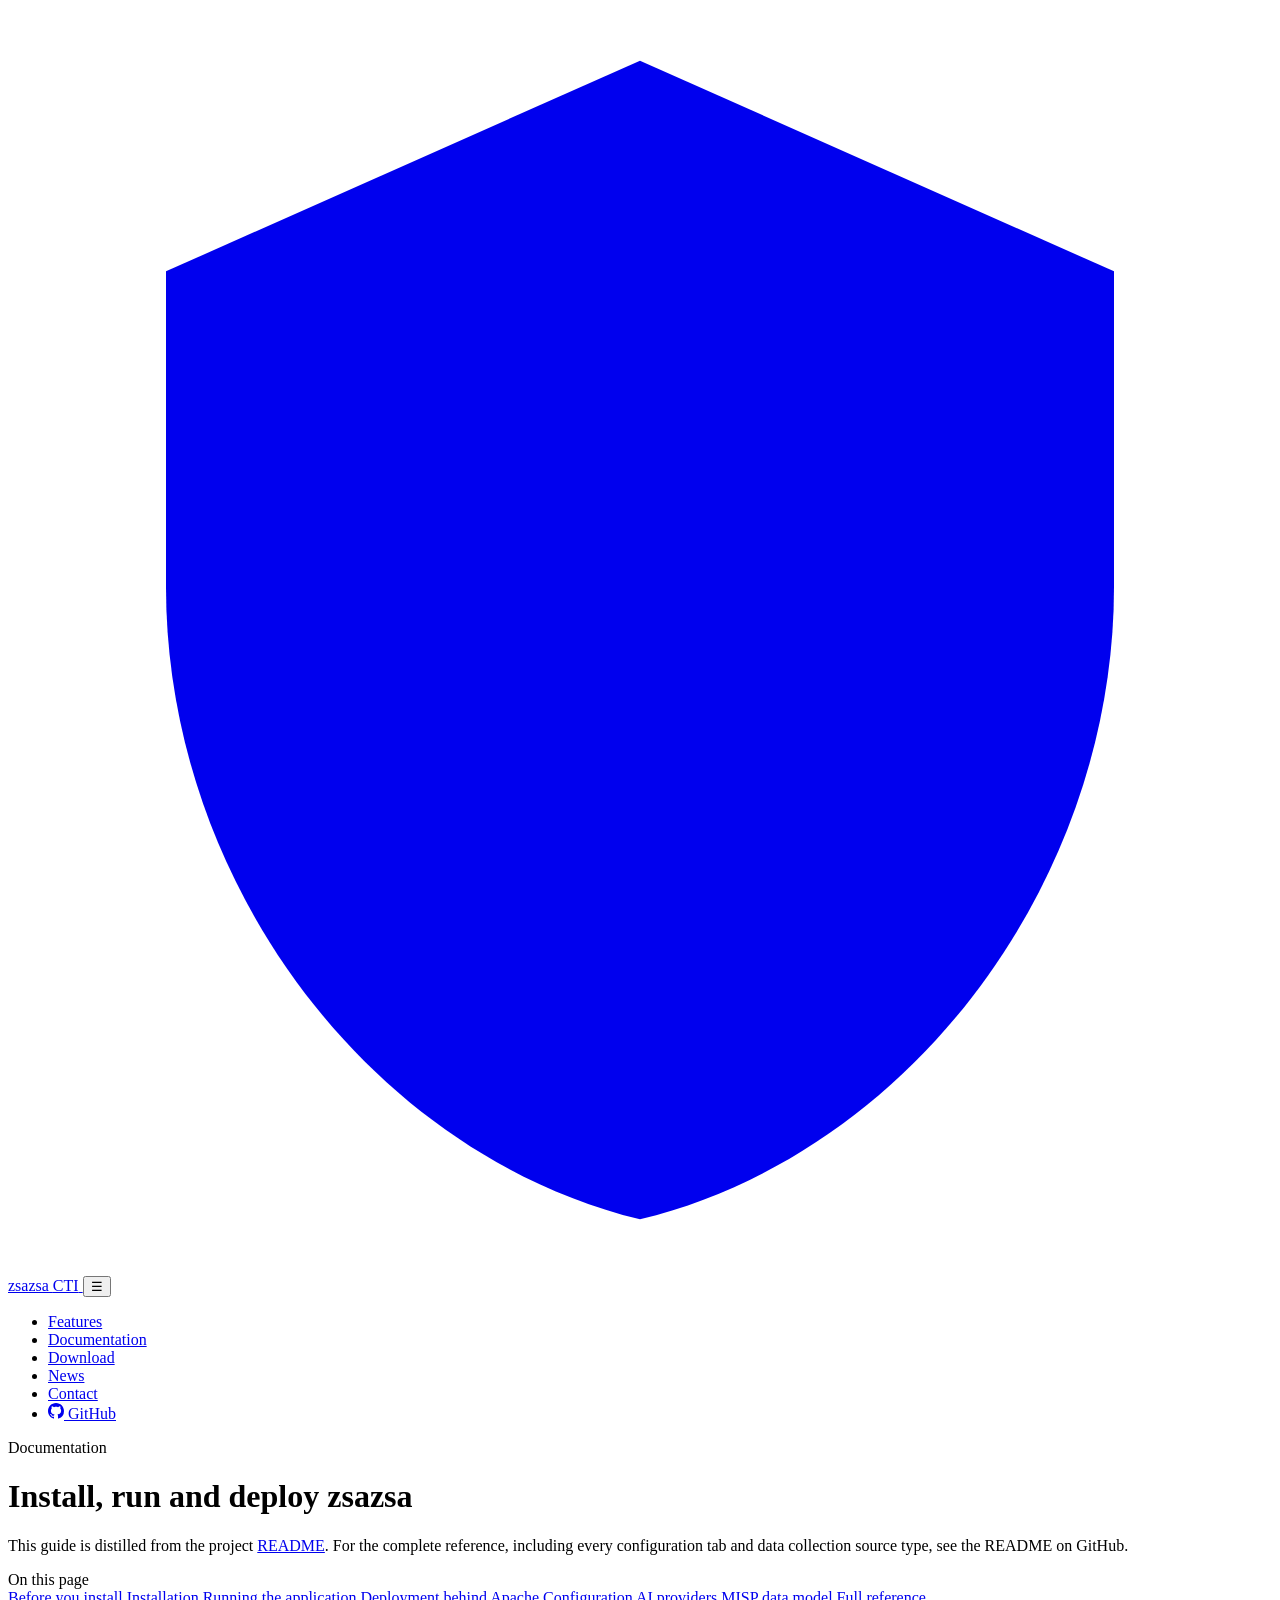
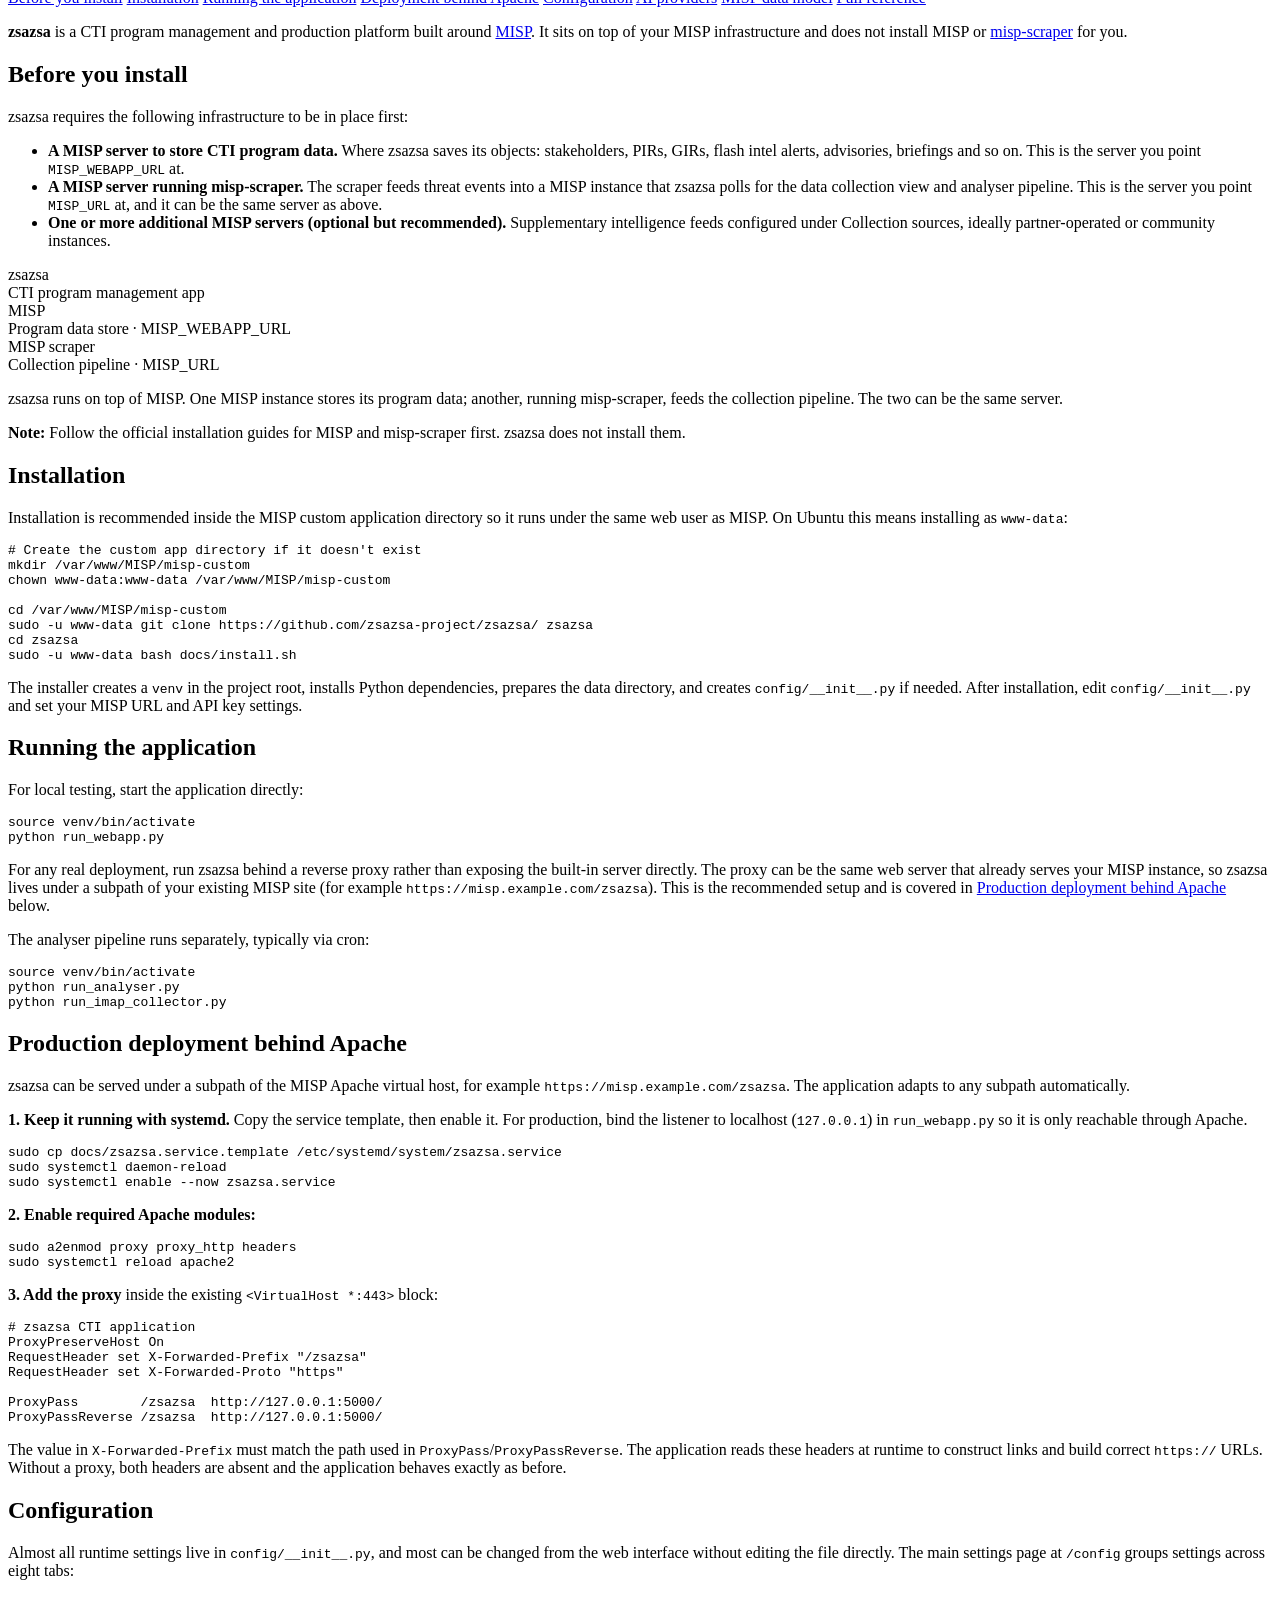
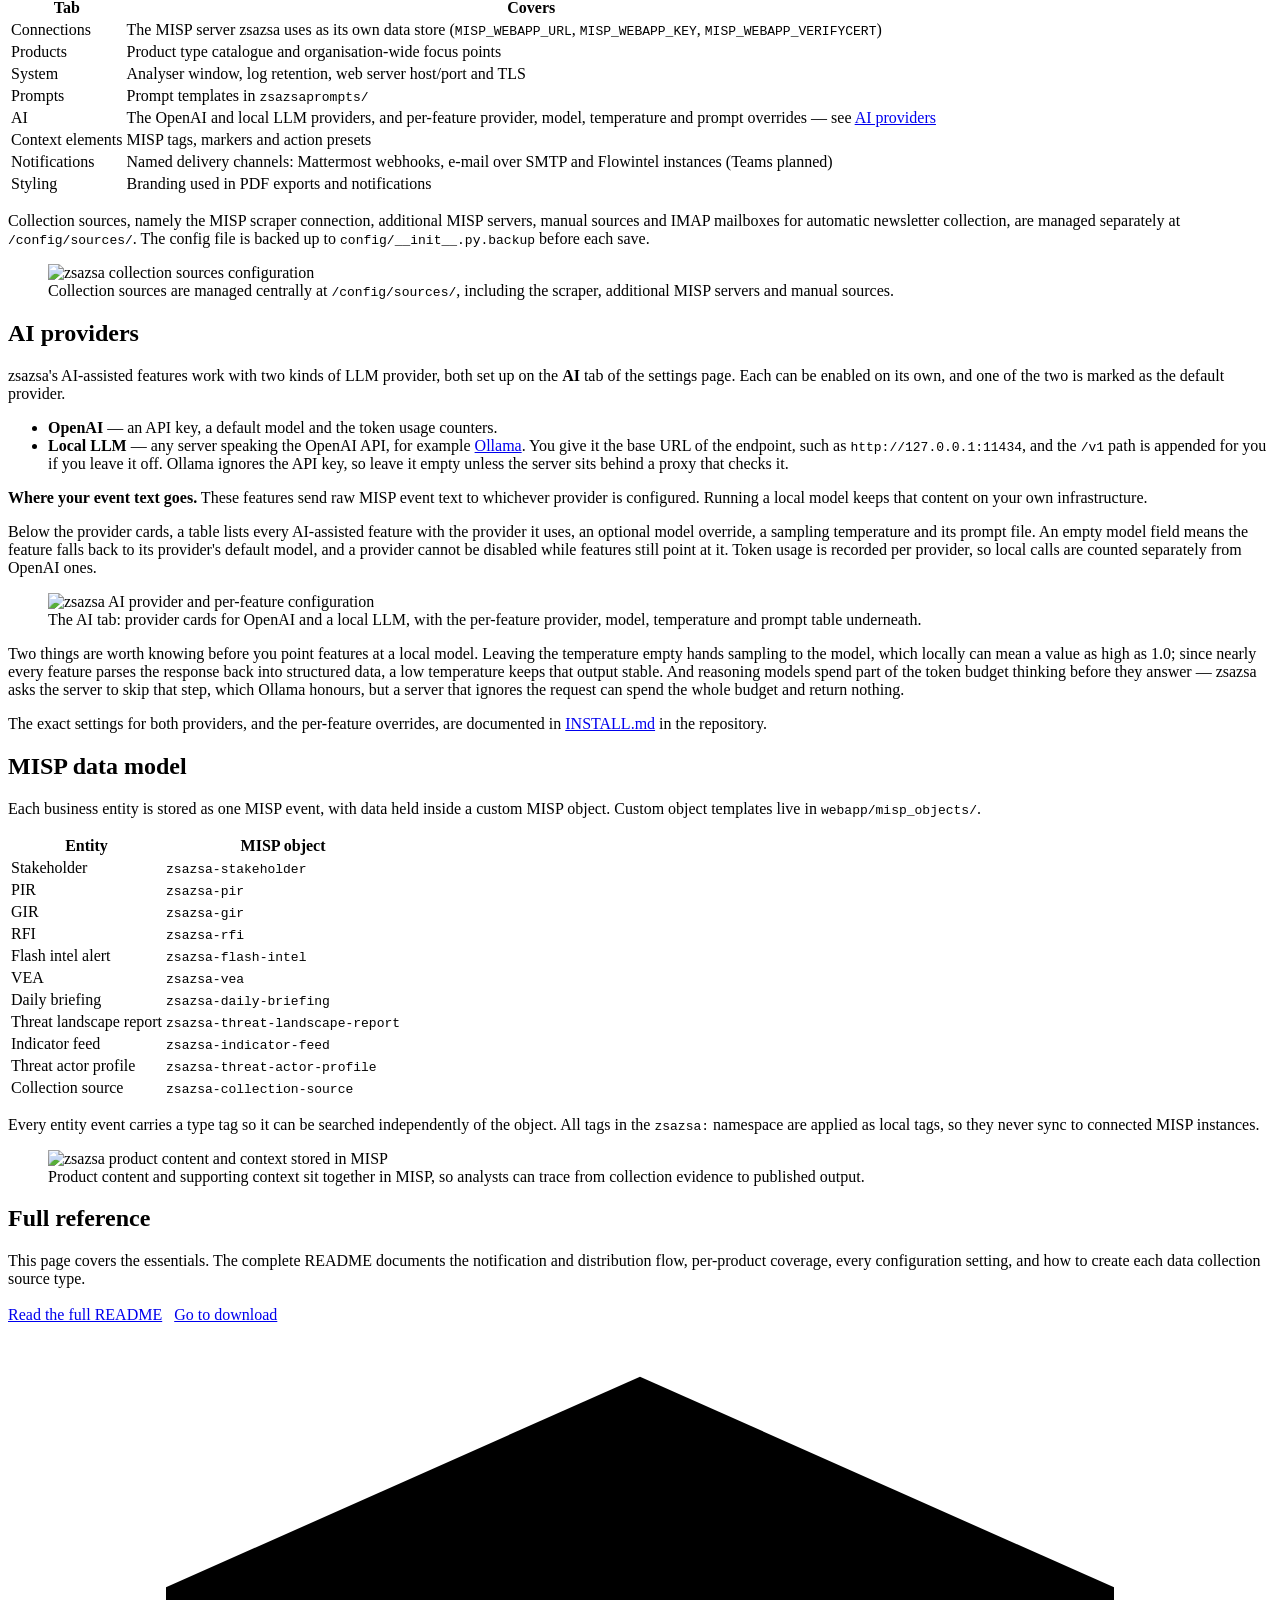
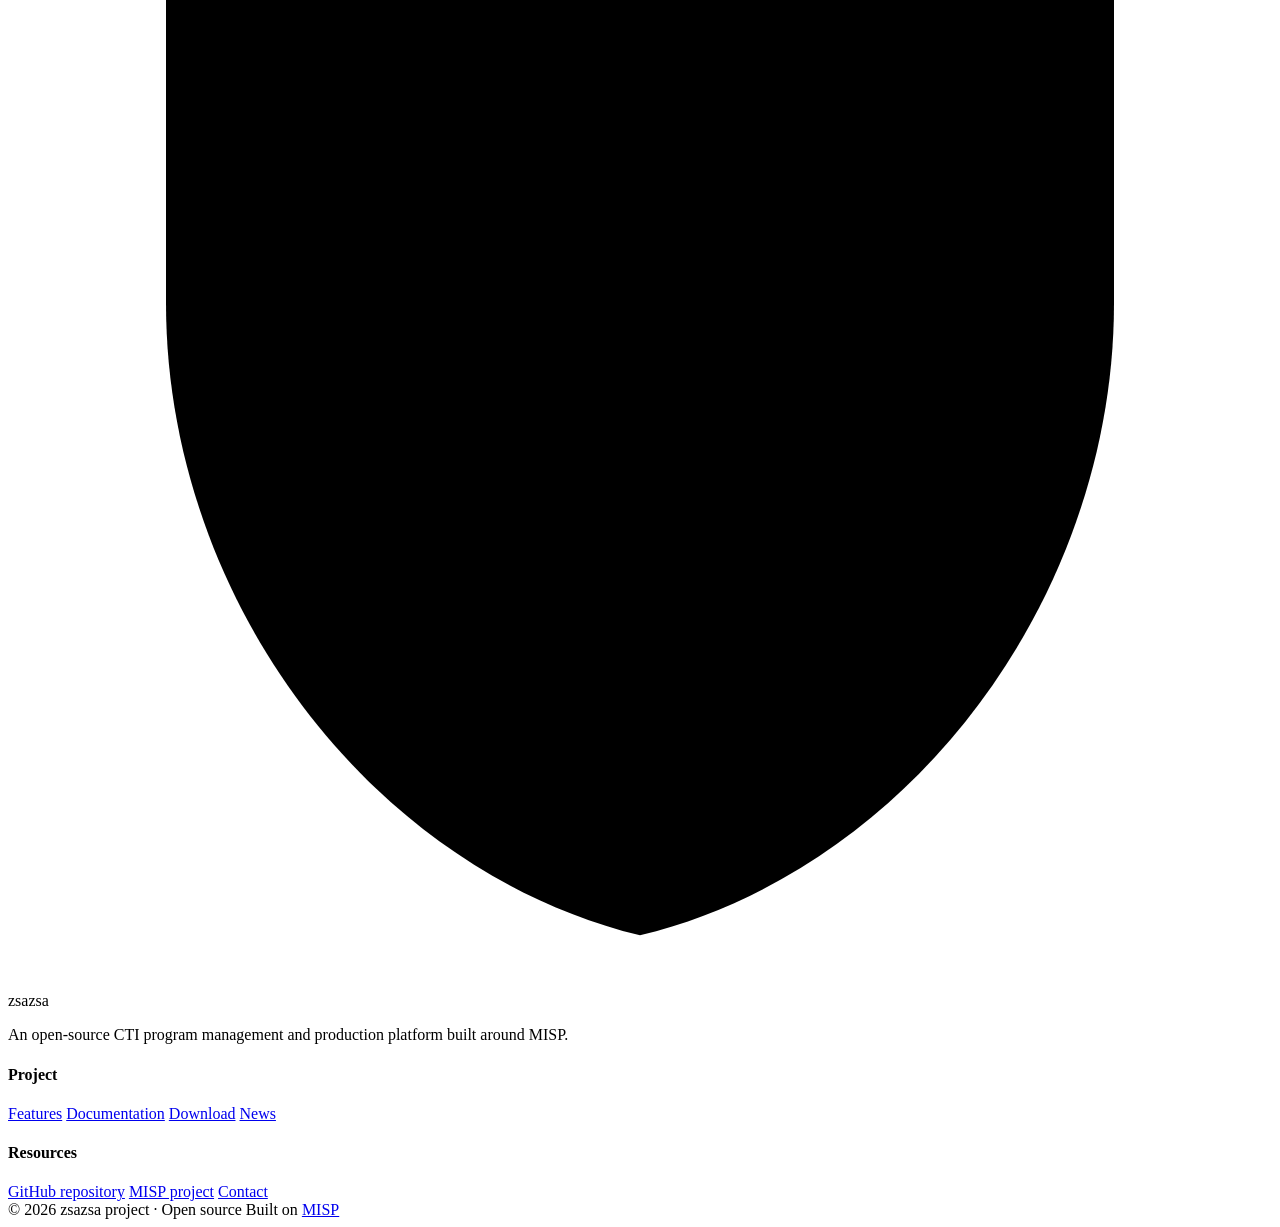
==== documentation.html @ 217c137e "- Include new features (localllm)" ====
<!DOCTYPE html>
<html lang="en">
<head>
  <meta charset="UTF-8">
  <meta name="viewport" content="width=device-width, initial-scale=1.0">
  <title>Documentation · zsazsa CTI</title>
  <meta name="description" content="zsazsa documentation: prerequisites, installation, running the application, production deployment behind Apache, configuration and the MISP data model.">
  <link rel="icon" type="image/svg+xml" href="assets/img/favicon.svg">
  <link rel="preconnect" href="https://fonts.googleapis.com">
  <link rel="preconnect" href="https://fonts.gstatic.com" crossorigin>
  <link href="https://fonts.googleapis.com/css2?family=Inter:wght@400;500;600;700&display=swap" rel="stylesheet">
  <link rel="stylesheet" href="assets/css/site.css">
</head>
<body>

  <nav class="site-nav">
    <div class="nav-inner">
      <a href="index.html" class="brand">
        <span class="glyph"><svg viewBox="0 0 24 24" fill="currentColor"><path d="M12 1L3 5v6c0 5.55 3.84 10.74 9 12 5.16-1.26 9-6.45 9-12V5l-9-4z"/></svg></span>
        zsazsa <span class="sub">CTI</span>
      </a>
      <button class="nav-toggle" aria-label="Toggle navigation" onclick="document.getElementById('navlinks').classList.toggle('open')">☰</button>
      <ul class="nav-links" id="navlinks">
        <li><a href="features.html">Features</a></li>
        <li><a href="documentation.html" class="active">Documentation</a></li>
        <li><a href="download.html">Download</a></li>
        <li><a href="news.html">News</a></li>
        <li><a href="contact.html">Contact</a></li>
        <li><a href="https://github.com/zsazsa-project/zsazsa" class="gh" target="_blank" rel="noopener">
          <svg width="16" height="16" viewBox="0 0 16 16" fill="currentColor"><path d="M8 0C3.58 0 0 3.58 0 8c0 3.54 2.29 6.53 5.47 7.59.4.07.55-.17.55-.38 0-.19-.01-.82-.01-1.49-2.01.37-2.53-.49-2.69-.94-.09-.23-.48-.94-.82-1.13-.28-.15-.68-.52-.01-.53.63-.01 1.08.58 1.23.82.72 1.21 1.87.87 2.33.66.07-.52.28-.87.51-1.07-1.78-.2-3.64-.89-3.64-3.95 0-.87.31-1.59.82-2.15-.08-.2-.36-1.02.08-2.12 0 0 .67-.21 2.2.82.64-.18 1.32-.27 2-.27.68 0 1.36.09 2 .27 1.53-1.04 2.2-.82 2.2-.82.44 1.1.16 1.92.08 2.12.51.56.82 1.27.82 2.15 0 3.07-1.87 3.75-3.65 3.95.29.25.54.73.54 1.48 0 1.07-.01 1.93-.01 2.2 0 .21.15.46.55.38A8.01 8.01 0 0016 8c0-4.42-3.58-8-8-8z"/></svg>
          GitHub</a></li>
      </ul>
    </div>
  </nav>

  <header class="page-head">
    <div class="container">
      <div class="kicker">Documentation</div>
      <h1>Install, run and deploy zsazsa</h1>
      <p>This guide is distilled from the project <a href="https://github.com/zsazsa-project/zsazsa/blob/main/README.md" target="_blank" rel="noopener">README</a>. For the complete reference, including every configuration tab and data collection source type, see the README on GitHub.</p>
    </div>
  </header>

  <section>
    <div class="container">
      <div class="docs-layout">

        <!-- TOC -->
        <aside class="docs-toc">
          <div class="toc-title">On this page</div>
          <a href="#prereq">Before you install</a>
          <a href="#install">Installation</a>
          <a href="#run">Running the application</a>
          <a href="#apache">Deployment behind Apache</a>
          <a href="#config">Configuration</a>
          <a href="#ai">AI providers</a>
          <a href="#model">MISP data model</a>
          <a href="#more">Full reference</a>
        </aside>

        <!-- Content -->
        <div class="prose">
          <p><strong>zsazsa</strong> is a CTI program management and production platform built around <a href="https://www.misp-project.org/" target="_blank" rel="noopener">MISP</a>. It sits on top of your MISP infrastructure and does not install MISP or <a href="https://github.com/cudeso/misp-scraper/" target="_blank" rel="noopener">misp-scraper</a> for you.</p>

          <h2 id="prereq">Before you install</h2>
          <p>zsazsa requires the following infrastructure to be in place first:</p>
          <ul>
            <li><strong>A MISP server to store CTI program data.</strong> Where zsazsa saves its objects: stakeholders, PIRs, GIRs, flash intel alerts, advisories, briefings and so on. This is the server you point <code class="inline">MISP_WEBAPP_URL</code> at.</li>
            <li><strong>A MISP server running misp-scraper.</strong> The scraper feeds threat events into a MISP instance that zsazsa polls for the data collection view and analyser pipeline. This is the server you point <code class="inline">MISP_URL</code> at, and it can be the same server as above.</li>
            <li><strong>One or more additional MISP servers (optional but recommended).</strong> Supplementary intelligence feeds configured under Collection sources, ideally partner-operated or community instances.</li>
          </ul>

          <div class="arch">
            <div class="arch-row">
              <div class="arch-node is-app">
                <div class="an-title">zsazsa</div>
                <div class="an-sub">CTI program management app</div>
              </div>
            </div>
            <div class="arch-connector"></div>
            <div class="arch-row">
              <div class="arch-node">
                <div class="an-title">MISP</div>
                <div class="an-sub">Program data store · MISP_WEBAPP_URL</div>
              </div>
              <div class="arch-node">
                <div class="an-title">MISP scraper</div>
                <div class="an-sub">Collection pipeline · MISP_URL</div>
              </div>
            </div>
            <p class="arch-caption">zsazsa runs on top of MISP. One MISP instance stores its program data; another, running misp-scraper, feeds the collection pipeline. The two can be the same server.</p>
          </div>

          <div class="callout"><strong>Note:</strong> Follow the official installation guides for MISP and misp-scraper first. zsazsa does not install them.</div>

          <h2 id="install">Installation</h2>
          <p>Installation is recommended inside the MISP custom application directory so it runs under the same web user as MISP. On Ubuntu this means installing as <code class="inline">www-data</code>:</p>
          <pre><code># Create the custom app directory if it doesn't exist
mkdir /var/www/MISP/misp-custom
chown www-data:www-data /var/www/MISP/misp-custom

cd /var/www/MISP/misp-custom
sudo -u www-data git clone https://github.com/zsazsa-project/zsazsa/ zsazsa
cd zsazsa
sudo -u www-data bash docs/install.sh</code></pre>
          <p>The installer creates a <code class="inline">venv</code> in the project root, installs Python dependencies, prepares the data directory, and creates <code class="inline">config/__init__.py</code> if needed. After installation, edit <code class="inline">config/__init__.py</code> and set your MISP URL and API key settings.</p>

          <h2 id="run">Running the application</h2>
          <p>For local testing, start the application directly:</p>
          <pre><code>source venv/bin/activate
python run_webapp.py</code></pre>
          <p>For any real deployment, run zsazsa behind a reverse proxy rather than exposing the built-in server directly. The proxy can be the same web server that already serves your MISP instance, so zsazsa lives under a subpath of your existing MISP site (for example <code class="inline">https://misp.example.com/zsazsa</code>). This is the recommended setup and is covered in <a href="#apache">Production deployment behind Apache</a> below.</p>
          <p>The analyser pipeline runs separately, typically via cron:</p>
          <pre><code>source venv/bin/activate
python run_analyser.py
python run_imap_collector.py</code></pre>

          <h2 id="apache">Production deployment behind Apache</h2>
          <p>zsazsa can be served under a subpath of the MISP Apache virtual host, for example <code class="inline">https://misp.example.com/zsazsa</code>. The application adapts to any subpath automatically.</p>
          <p><strong>1. Keep it running with systemd.</strong> Copy the service template, then enable it. For production, bind the listener to localhost (<code class="inline">127.0.0.1</code>) in <code class="inline">run_webapp.py</code> so it is only reachable through Apache.</p>
          <pre><code>sudo cp docs/zsazsa.service.template /etc/systemd/system/zsazsa.service
sudo systemctl daemon-reload
sudo systemctl enable --now zsazsa.service</code></pre>
          <p><strong>2. Enable required Apache modules:</strong></p>
          <pre><code>sudo a2enmod proxy proxy_http headers
sudo systemctl reload apache2</code></pre>
          <p><strong>3. Add the proxy</strong> inside the existing <code class="inline">&lt;VirtualHost *:443&gt;</code> block:</p>
          <pre><code># zsazsa CTI application
ProxyPreserveHost On
RequestHeader set X-Forwarded-Prefix "/zsazsa"
RequestHeader set X-Forwarded-Proto "https"

ProxyPass        /zsazsa  http://127.0.0.1:5000/
ProxyPassReverse /zsazsa  http://127.0.0.1:5000/</code></pre>
          <p>The value in <code class="inline">X-Forwarded-Prefix</code> must match the path used in <code class="inline">ProxyPass</code>/<code class="inline">ProxyPassReverse</code>. The application reads these headers at runtime to construct links and build correct <code class="inline">https://</code> URLs. Without a proxy, both headers are absent and the application behaves exactly as before.</p>

          <h2 id="config">Configuration</h2>
          <p>Almost all runtime settings live in <code class="inline">config/__init__.py</code>, and most can be changed from the web interface without editing the file directly. The main settings page at <code class="inline">/config</code> groups settings across eight tabs:</p>
          <div class="table-wrap">
            <table class="tbl">
              <thead><tr><th>Tab</th><th>Covers</th></tr></thead>
              <tbody>
                <tr><td>Connections</td><td>The MISP server zsazsa uses as its own data store (<code class="inline">MISP_WEBAPP_URL</code>, <code class="inline">MISP_WEBAPP_KEY</code>, <code class="inline">MISP_WEBAPP_VERIFYCERT</code>)</td></tr>
                <tr><td>Products</td><td>Product type catalogue and organisation-wide focus points</td></tr>
                <tr><td>System</td><td>Analyser window, log retention, web server host/port and TLS</td></tr>
                <tr><td>Prompts</td><td>Prompt templates in <code class="inline">zsazsaprompts/</code></td></tr>
                <tr><td>AI</td><td>The OpenAI and local LLM providers, and per-feature provider, model, temperature and prompt overrides — see <a href="#ai">AI providers</a></td></tr>
                <tr><td>Context elements</td><td>MISP tags, markers and action presets</td></tr>
                <tr><td>Notifications</td><td>Named delivery channels: Mattermost webhooks, e-mail over SMTP and Flowintel instances (Teams planned)</td></tr>
                <tr><td>Styling</td><td>Branding used in PDF exports and notifications</td></tr>
              </tbody>
            </table>
          </div>
          <p>Collection sources, namely the MISP scraper connection, additional MISP servers, manual sources and IMAP mailboxes for automatic newsletter collection, are managed separately at <code class="inline">/config/sources/</code>. The config file is backed up to <code class="inline">config/__init__.py.backup</code> before each save.</p>

          <figure class="doc-figure">
            <img src="assets/img/9-collectionsources.png" alt="zsazsa collection sources configuration" loading="lazy">
            <figcaption>Collection sources are managed centrally at <code class="inline">/config/sources/</code>, including the scraper, additional MISP servers and manual sources.</figcaption>
          </figure>

          <h2 id="ai">AI providers</h2>
          <p>zsazsa's AI-assisted features work with two kinds of LLM provider, both set up on the <strong>AI</strong> tab of the settings page. Each can be enabled on its own, and one of the two is marked as the default provider.</p>
          <ul>
            <li><strong>OpenAI</strong> — an API key, a default model and the token usage counters.</li>
            <li><strong>Local LLM</strong> — any server speaking the OpenAI API, for example <a href="https://ollama.com/" target="_blank" rel="noopener">Ollama</a>. You give it the base URL of the endpoint, such as <code class="inline">http://127.0.0.1:11434</code>, and the <code class="inline">/v1</code> path is appended for you if you leave it off. Ollama ignores the API key, so leave it empty unless the server sits behind a proxy that checks it.</li>
          </ul>

          <div class="callout"><strong>Where your event text goes.</strong> These features send raw MISP event text to whichever provider is configured. Running a local model keeps that content on your own infrastructure.</div>

          <p>Below the provider cards, a table lists every AI-assisted feature with the provider it uses, an optional model override, a sampling temperature and its prompt file. An empty model field means the feature falls back to its provider's default model, and a provider cannot be disabled while features still point at it. Token usage is recorded per provider, so local calls are counted separately from OpenAI ones.</p>

          <figure class="doc-figure">
            <img src="assets/img/8-ai.png" alt="zsazsa AI provider and per-feature configuration" loading="lazy">
            <figcaption>The AI tab: provider cards for OpenAI and a local LLM, with the per-feature provider, model, temperature and prompt table underneath.</figcaption>
          </figure>

          <p>Two things are worth knowing before you point features at a local model. Leaving the temperature empty hands sampling to the model, which locally can mean a value as high as 1.0; since nearly every feature parses the response back into structured data, a low temperature keeps that output stable. And reasoning models spend part of the token budget thinking before they answer — zsazsa asks the server to skip that step, which Ollama honours, but a server that ignores the request can spend the whole budget and return nothing.</p>

          <p>The exact settings for both providers, and the per-feature overrides, are documented in <a href="https://github.com/zsazsa-project/zsazsa/blob/main/INSTALL.md" target="_blank" rel="noopener">INSTALL.md</a> in the repository.</p>

          <h2 id="model">MISP data model</h2>
          <p>Each business entity is stored as one MISP event, with data held inside a custom MISP object. Custom object templates live in <code class="inline">webapp/misp_objects/</code>.</p>
          <div class="table-wrap">
            <table class="tbl">
              <thead><tr><th>Entity</th><th>MISP object</th></tr></thead>
              <tbody>
                <tr><td>Stakeholder</td><td><code class="inline">zsazsa-stakeholder</code></td></tr>
                <tr><td>PIR</td><td><code class="inline">zsazsa-pir</code></td></tr>
                <tr><td>GIR</td><td><code class="inline">zsazsa-gir</code></td></tr>
                <tr><td>RFI</td><td><code class="inline">zsazsa-rfi</code></td></tr>
                <tr><td>Flash intel alert</td><td><code class="inline">zsazsa-flash-intel</code></td></tr>
                <tr><td>VEA</td><td><code class="inline">zsazsa-vea</code></td></tr>
                <tr><td>Daily briefing</td><td><code class="inline">zsazsa-daily-briefing</code></td></tr>
                <tr><td>Threat landscape report</td><td><code class="inline">zsazsa-threat-landscape-report</code></td></tr>
                <tr><td>Indicator feed</td><td><code class="inline">zsazsa-indicator-feed</code></td></tr>
                <tr><td>Threat actor profile</td><td><code class="inline">zsazsa-threat-actor-profile</code></td></tr>
                <tr><td>Collection source</td><td><code class="inline">zsazsa-collection-source</code></td></tr>
              </tbody>
            </table>
          </div>
          <p>Every entity event carries a type tag so it can be searched independently of the object. All tags in the <code class="inline">zsazsa:</code> namespace are applied as local tags, so they never sync to connected MISP instances.</p>

          <figure class="doc-figure">
            <img src="assets/img/x-misp2.png" alt="zsazsa product content and context stored in MISP" loading="lazy">
            <figcaption>Product content and supporting context sit together in MISP, so analysts can trace from collection evidence to published output.</figcaption>
          </figure>

          <h2 id="more">Full reference</h2>
          <p>This page covers the essentials. The complete README documents the notification and distribution flow, per-product coverage, every configuration setting, and how to create each data collection source type.</p>
          <div style="display:flex; gap:12px; flex-wrap:wrap; margin-top:18px;">
            <a href="https://github.com/zsazsa-project/zsazsa/blob/main/README.md" class="btn btn-primary" target="_blank" rel="noopener">Read the full README</a>
            <a href="download.html" class="btn btn-ghost">Go to download</a>
          </div>
        </div>

      </div>
    </div>
  </section>

  <footer class="site-footer">
    <div class="container">
      <div class="foot-grid">
        <div>
          <span class="foot-brand">
            <span class="glyph"><svg viewBox="0 0 24 24" fill="currentColor"><path d="M12 1L3 5v6c0 5.55 3.84 10.74 9 12 5.16-1.26 9-6.45 9-12V5l-9-4z"/></svg></span>
            zsazsa
          </span>
          <p class="foot-about">An open-source CTI program management and production platform built around MISP.</p>
        </div>
        <div>
          <h4>Project</h4>
          <a href="features.html">Features</a>
          <a href="documentation.html">Documentation</a>
          <a href="download.html">Download</a>
          <a href="news.html">News</a>
        </div>
        <div>
          <h4>Resources</h4>
          <a href="https://github.com/zsazsa-project/zsazsa" target="_blank" rel="noopener">GitHub repository</a>
          <a href="https://www.misp-project.org/" target="_blank" rel="noopener">MISP project</a>
          <a href="contact.html">Contact</a>
        </div>
      </div>
      <div class="foot-bottom">
        <span>© <span id="year"></span> zsazsa project · Open source</span>
        <span>Built on <a href="https://www.misp-project.org/" target="_blank" rel="noopener" style="display:inline;">MISP</a></span>
      </div>
    </div>
  </footer>

  <script>document.getElementById('year').textContent = new Date().getFullYear();</script>
</body>
</html>
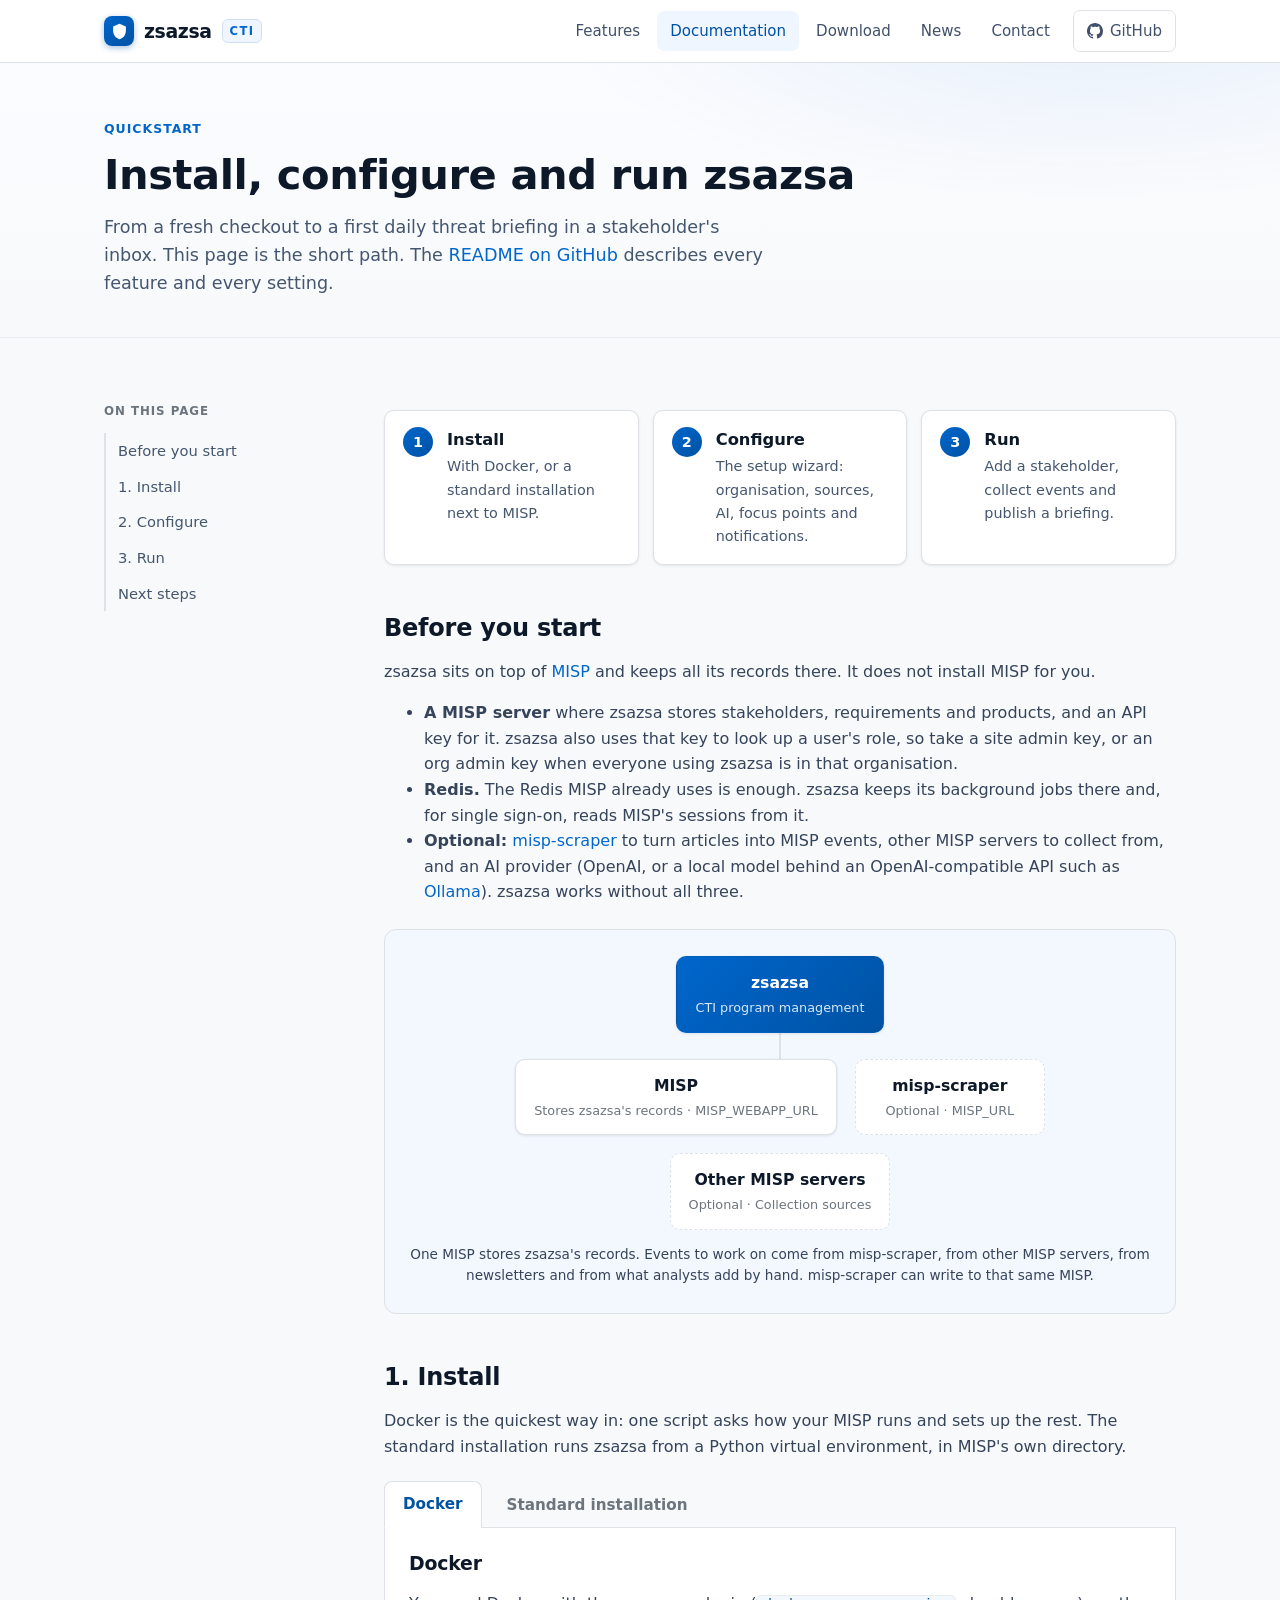
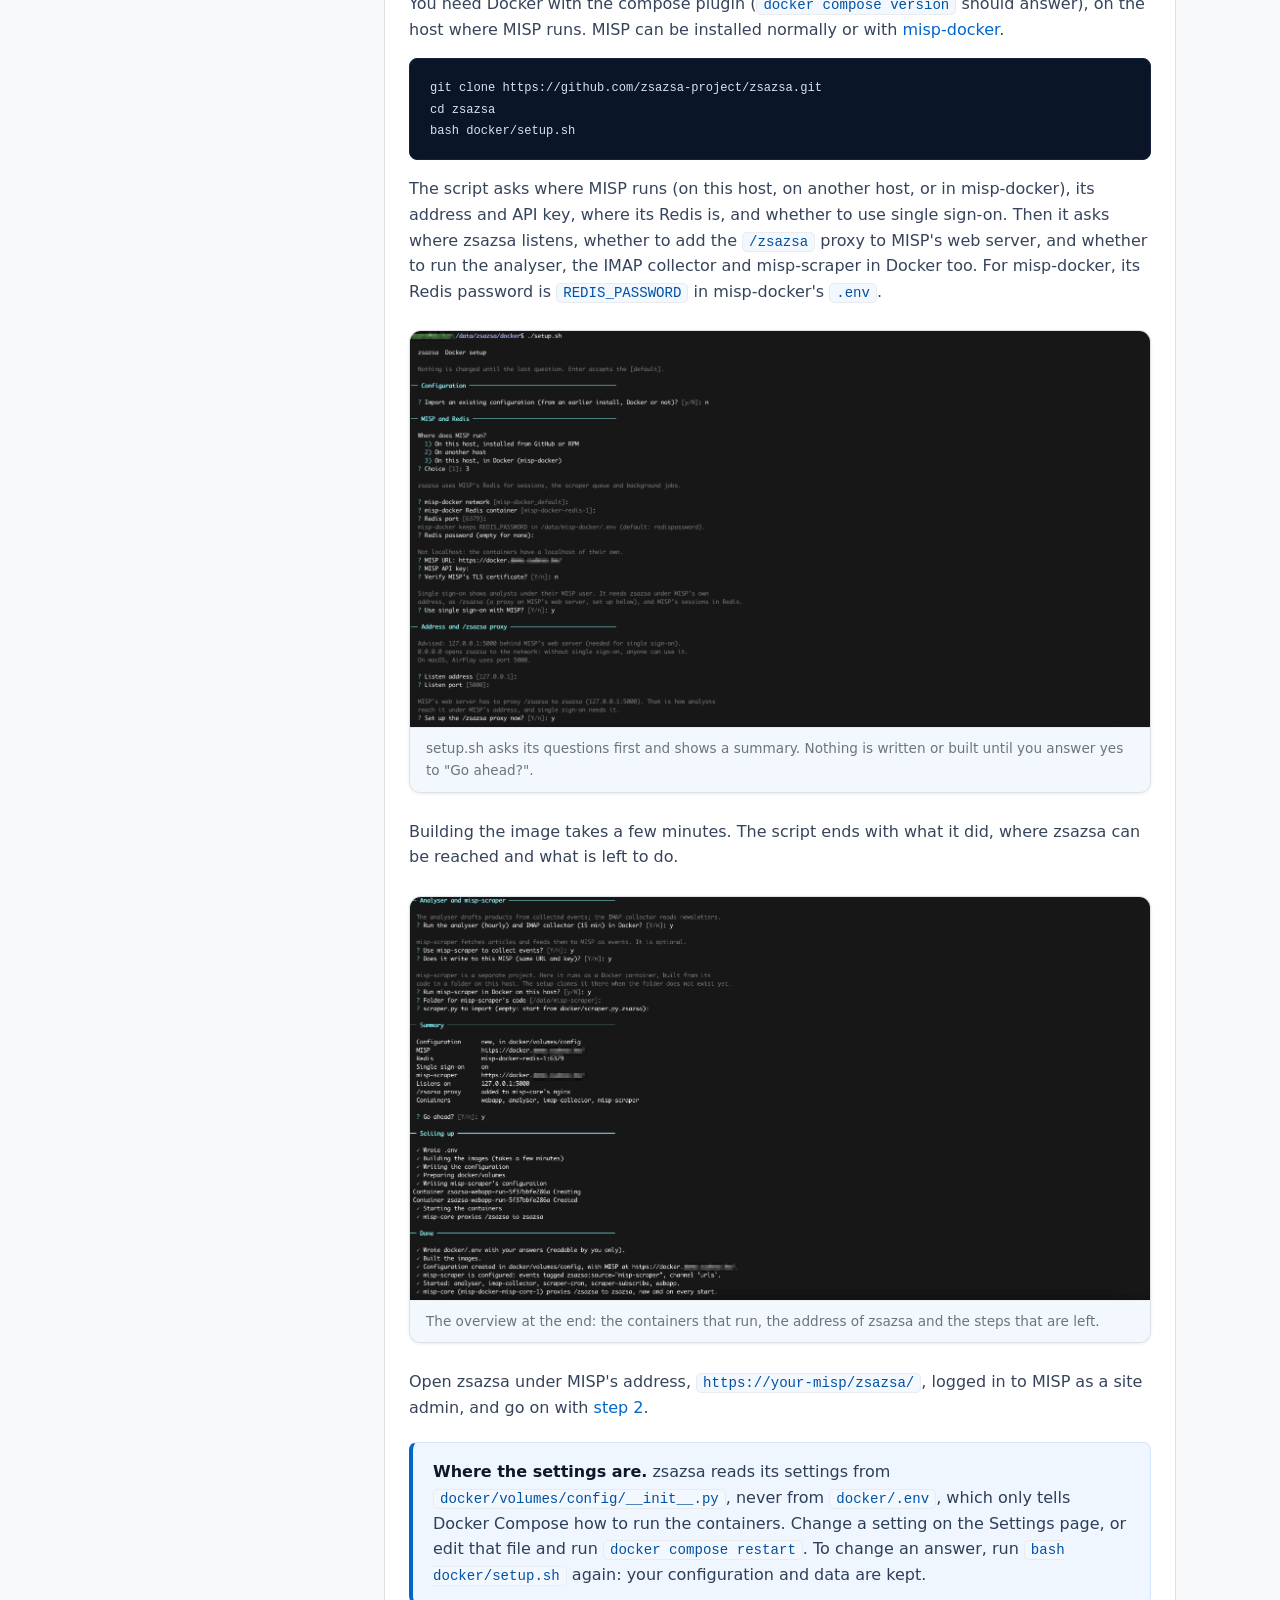
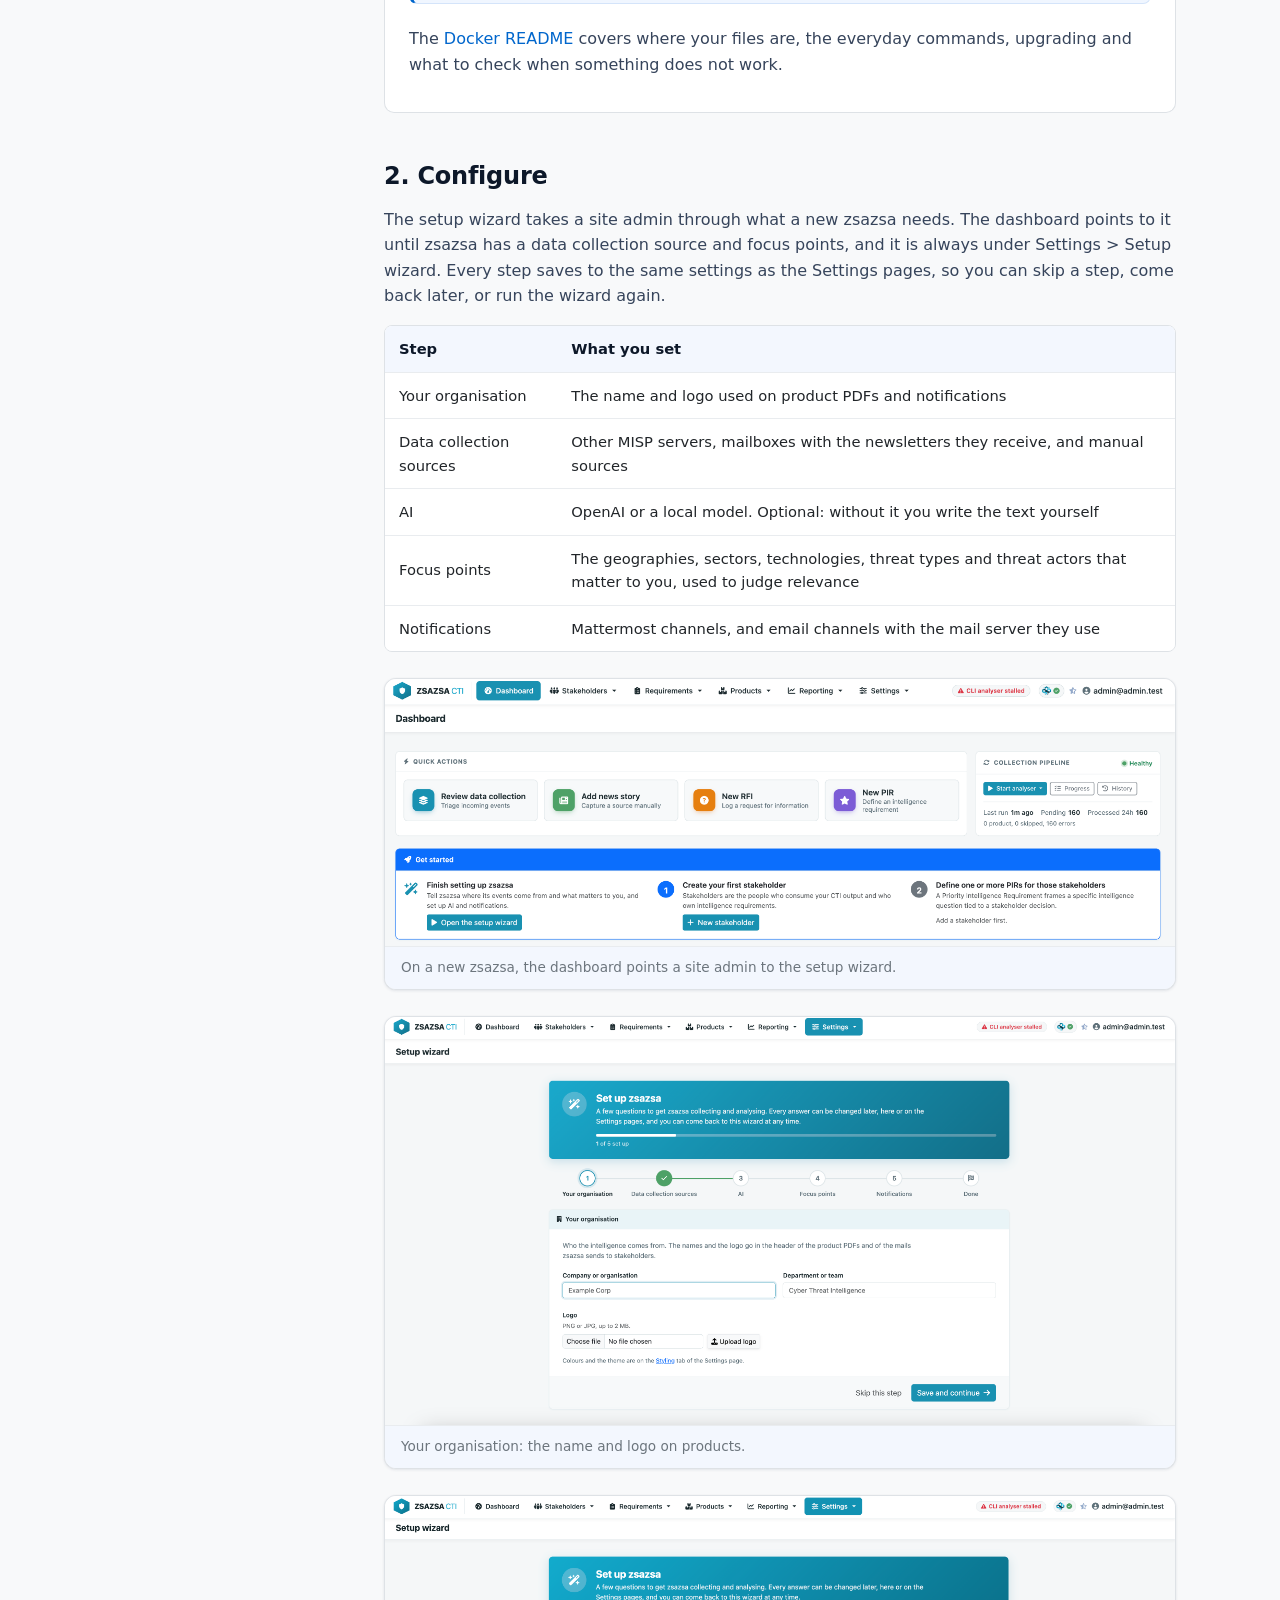
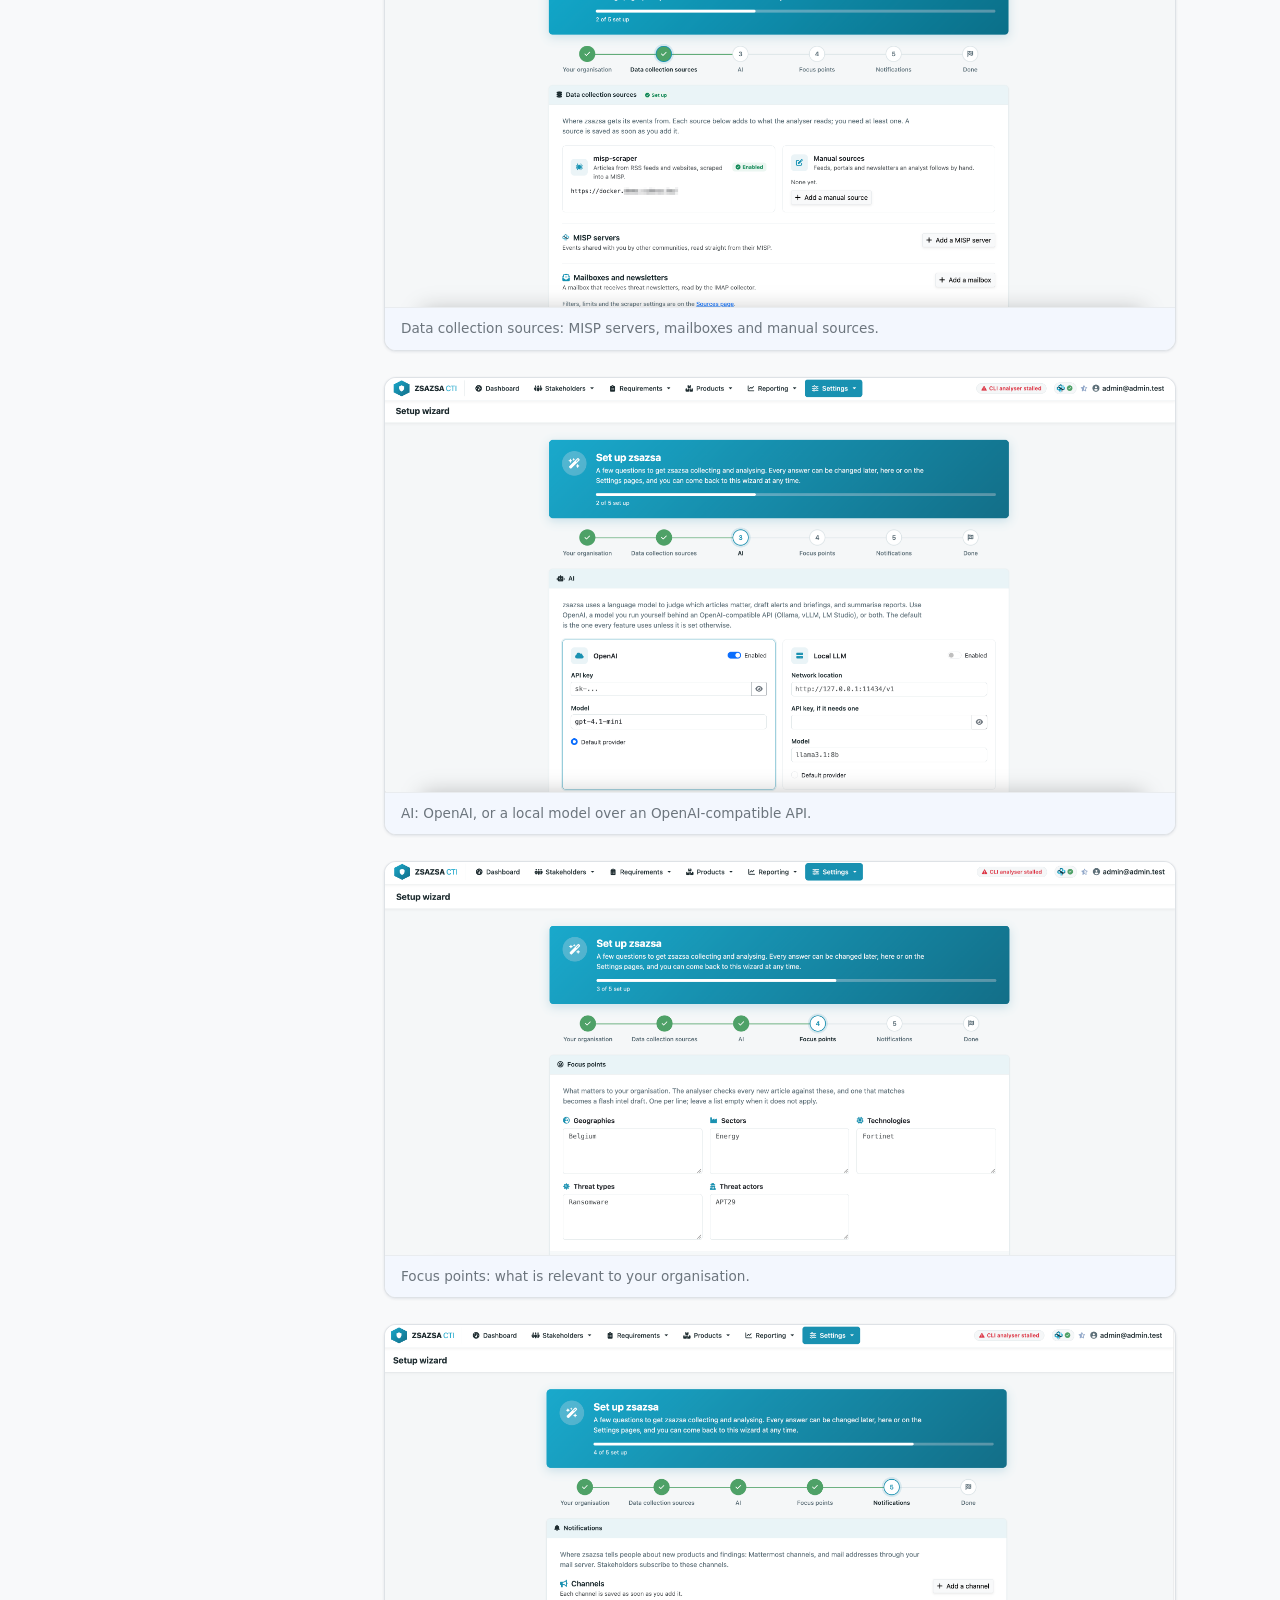
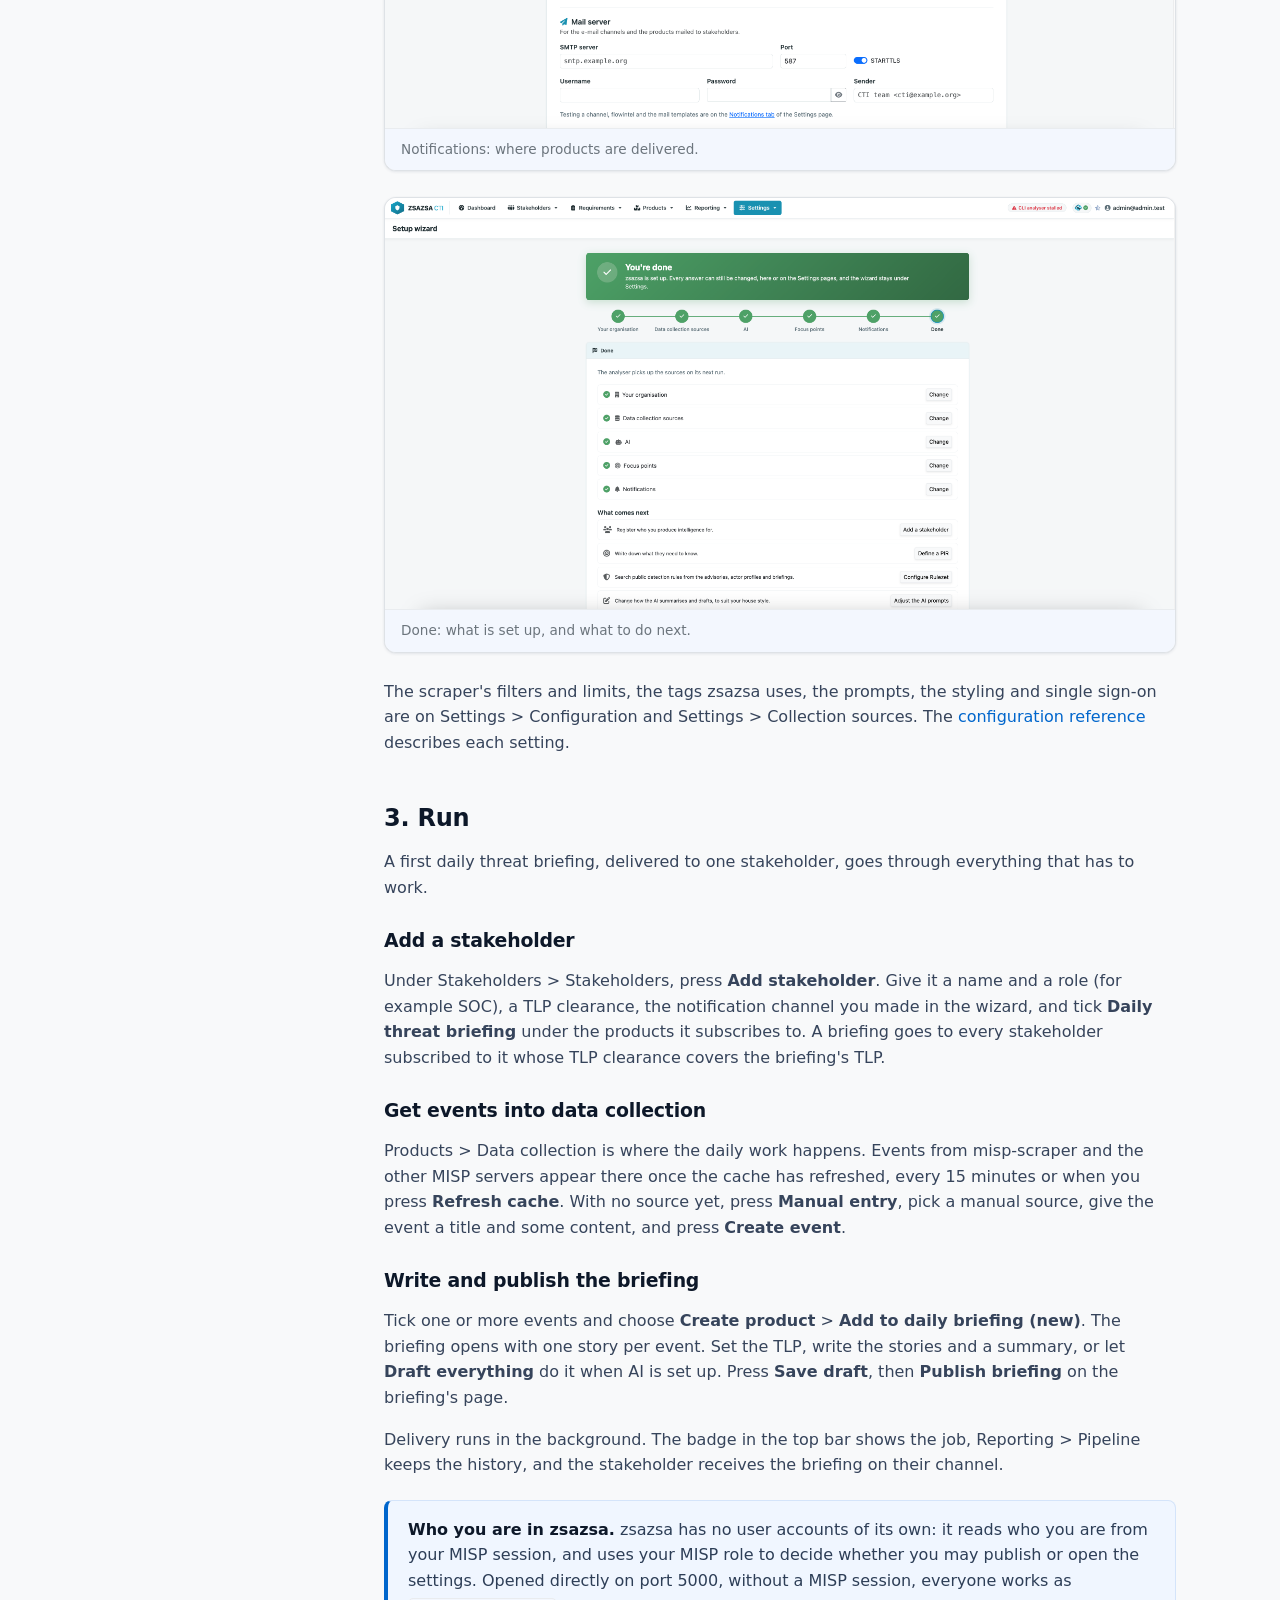
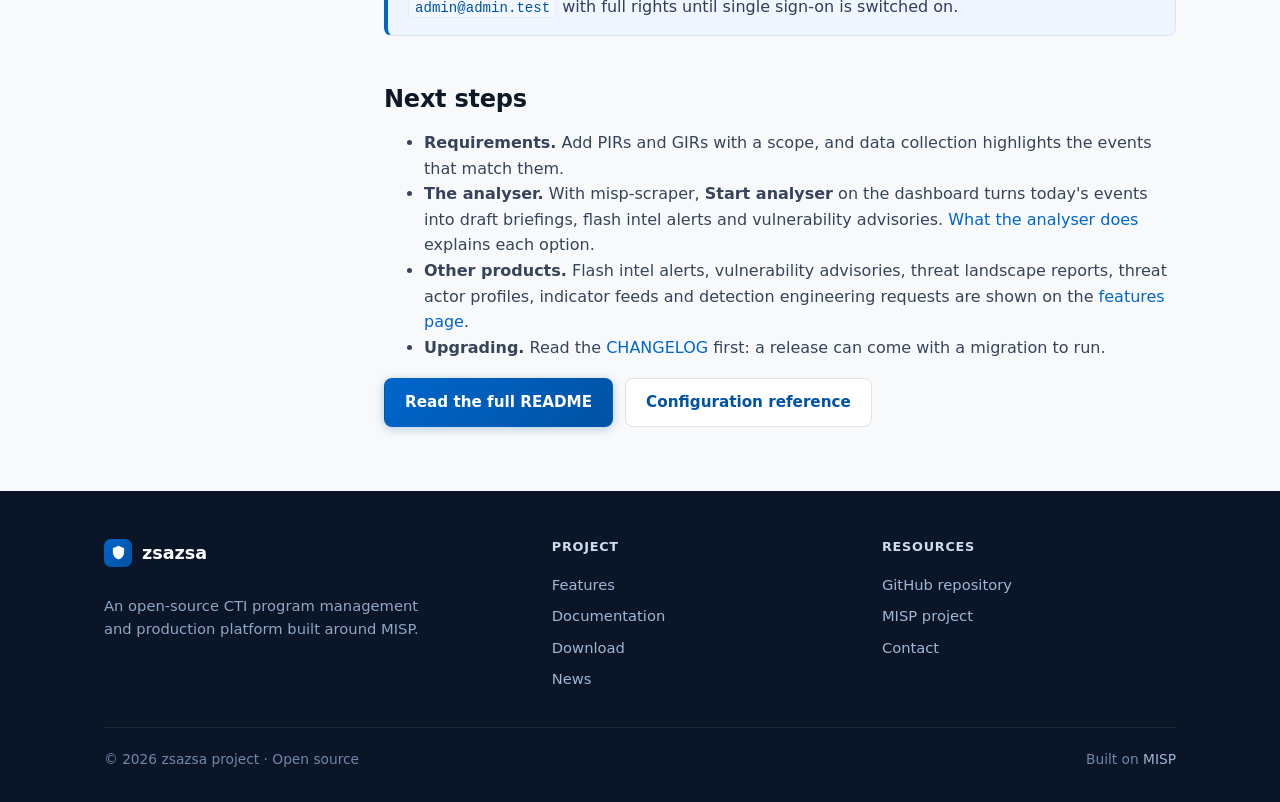
==== commit 027638c0: "Cleanup documentation" ====
--- a/documentation.html
+++ b/documentation.html
@@ -3,8 +3,8 @@
 <head>
   <meta charset="UTF-8">
   <meta name="viewport" content="width=device-width, initial-scale=1.0">
-  <title>Documentation · zsazsa CTI</title>
-  <meta name="description" content="zsazsa documentation: prerequisites, installation, running the application, production deployment behind Apache, configuration and the MISP data model.">
+  <title>Quickstart · zsazsa CTI</title>
+  <meta name="description" content="zsazsa quickstart: install zsazsa next to MISP with Docker or a standard installation, configure it with the setup wizard, and publish a first daily threat briefing.">
   <link rel="icon" type="image/svg+xml" href="assets/img/favicon.svg">
   <link rel="preconnect" href="https://fonts.googleapis.com">
   <link rel="preconnect" href="https://fonts.gstatic.com" crossorigin>
@@ -35,9 +35,9 @@
 
   <header class="page-head">
     <div class="container">
-      <div class="kicker">Documentation</div>
-      <h1>Install, run and deploy zsazsa</h1>
-      <p>This guide is distilled from the project <a href="https://github.com/zsazsa-project/zsazsa/blob/main/README.md" target="_blank" rel="noopener">README</a>. For the complete reference, including every configuration tab and data collection source type, see the README on GitHub.</p>
+      <div class="kicker">Quickstart</div>
+      <h1>Install, configure and run zsazsa</h1>
+      <p>From a fresh checkout to a first daily threat briefing in a stakeholder's inbox. This page is the short path. The <a href="https://github.com/zsazsa-project/zsazsa#readme" target="_blank" rel="noopener">README on GitHub</a> describes every feature and every setting.</p>
     </div>
   </header>
 
@@ -48,168 +48,210 @@
         <!-- TOC -->
         <aside class="docs-toc">
           <div class="toc-title">On this page</div>
-          <a href="#prereq">Before you install</a>
-          <a href="#install">Installation</a>
-          <a href="#run">Running the application</a>
-          <a href="#apache">Deployment behind Apache</a>
-          <a href="#config">Configuration</a>
-          <a href="#ai">AI providers</a>
-          <a href="#model">MISP data model</a>
-          <a href="#more">Full reference</a>
+          <a href="#prereq">Before you start</a>
+          <a href="#install">1. Install</a>
+          <a href="#configure">2. Configure</a>
+          <a href="#run">3. Run</a>
+          <a href="#next">Next steps</a>
         </aside>
 
         <!-- Content -->
         <div class="prose">
-          <p><strong>zsazsa</strong> is a CTI program management and production platform built around <a href="https://www.misp-project.org/" target="_blank" rel="noopener">MISP</a>. It sits on top of your MISP infrastructure and does not install MISP or <a href="https://github.com/cudeso/misp-scraper/" target="_blank" rel="noopener">misp-scraper</a> for you.</p>
-
-          <h2 id="prereq">Before you install</h2>
-          <p>zsazsa requires the following infrastructure to be in place first:</p>
+          <ol class="steps">
+            <li><a href="#install"><span class="step-title">Install</span>With Docker, or a standard installation next to MISP.</a></li>
+            <li><a href="#configure"><span class="step-title">Configure</span>The setup wizard: organisation, sources, AI, focus points and notifications.</a></li>
+            <li><a href="#run"><span class="step-title">Run</span>Add a stakeholder, collect events and publish a briefing.</a></li>
+          </ol>
+
+          <h2 id="prereq">Before you start</h2>
+          <p>zsazsa sits on top of <a href="https://www.misp-project.org/" target="_blank" rel="noopener">MISP</a> and keeps all its records there. It does not install MISP for you.</p>
           <ul>
-            <li><strong>A MISP server to store CTI program data.</strong> Where zsazsa saves its objects: stakeholders, PIRs, GIRs, flash intel alerts, advisories, briefings and so on. This is the server you point <code class="inline">MISP_WEBAPP_URL</code> at.</li>
-            <li><strong>A MISP server running misp-scraper.</strong> The scraper feeds threat events into a MISP instance that zsazsa polls for the data collection view and analyser pipeline. This is the server you point <code class="inline">MISP_URL</code> at, and it can be the same server as above.</li>
-            <li><strong>One or more additional MISP servers (optional but recommended).</strong> Supplementary intelligence feeds configured under Collection sources, ideally partner-operated or community instances.</li>
+            <li><strong>A MISP server</strong> where zsazsa stores stakeholders, requirements and products, and an API key for it. zsazsa also uses that key to look up a user's role, so take a site admin key, or an org admin key when everyone using zsazsa is in that organisation.</li>
+            <li><strong>Redis.</strong> The Redis MISP already uses is enough. zsazsa keeps its background jobs there and, for single sign-on, reads MISP's sessions from it.</li>
+            <li><strong>Optional:</strong> <a href="https://github.com/cudeso/misp-scraper/" target="_blank" rel="noopener">misp-scraper</a> to turn articles into MISP events, other MISP servers to collect from, and an AI provider (OpenAI, or a local model behind an OpenAI-compatible API such as <a href="https://ollama.com/" target="_blank" rel="noopener">Ollama</a>). zsazsa works without all three.</li>
           </ul>
 
           <div class="arch">
             <div class="arch-row">
               <div class="arch-node is-app">
                 <div class="an-title">zsazsa</div>
-                <div class="an-sub">CTI program management app</div>
+                <div class="an-sub">CTI program management</div>
               </div>
             </div>
             <div class="arch-connector"></div>
             <div class="arch-row">
               <div class="arch-node">
                 <div class="an-title">MISP</div>
-                <div class="an-sub">Program data store · MISP_WEBAPP_URL</div>
+                <div class="an-sub">Stores zsazsa's records · MISP_WEBAPP_URL</div>
               </div>
-              <div class="arch-node">
-                <div class="an-title">MISP scraper</div>
-                <div class="an-sub">Collection pipeline · MISP_URL</div>
+              <div class="arch-node is-optional">
+                <div class="an-title">misp-scraper</div>
+                <div class="an-sub">Optional · MISP_URL</div>
+              </div>
+              <div class="arch-node is-optional">
+                <div class="an-title">Other MISP servers</div>
+                <div class="an-sub">Optional · Collection sources</div>
               </div>
             </div>
-            <p class="arch-caption">zsazsa runs on top of MISP. One MISP instance stores its program data; another, running misp-scraper, feeds the collection pipeline. The two can be the same server.</p>
-          </div>
-
-          <div class="callout"><strong>Note:</strong> Follow the official installation guides for MISP and misp-scraper first. zsazsa does not install them.</div>
-
-          <h2 id="install">Installation</h2>
-          <p>Installation is recommended inside the MISP custom application directory so it runs under the same web user as MISP. On Ubuntu this means installing as <code class="inline">www-data</code>:</p>
-          <pre><code># Create the custom app directory if it doesn't exist
-mkdir /var/www/MISP/misp-custom
-chown www-data:www-data /var/www/MISP/misp-custom
-
+            <p class="arch-caption">One MISP stores zsazsa's records. Events to work on come from misp-scraper, from other MISP servers, from newsletters and from what analysts add by hand. misp-scraper can write to that same MISP.</p>
+          </div>
+
+          <h2 id="install">1. Install</h2>
+          <p>Docker is the quickest way in: one script asks how your MISP runs and sets up the rest. The standard installation runs zsazsa from a Python virtual environment, in MISP's own directory.</p>
+
+          <div class="tab-list" role="tablist">
+            <button type="button" role="tab" id="tab-docker" aria-controls="docker" aria-selected="true">Docker</button>
+            <button type="button" role="tab" id="tab-standard" aria-controls="standard" aria-selected="false">Standard installation</button>
+          </div>
+
+          <div class="tab-panel" role="tabpanel" id="docker" aria-labelledby="tab-docker">
+            <h3>Docker</h3>
+            <p>You need Docker with the compose plugin (<code class="inline">docker compose version</code> should answer), on the host where MISP runs. MISP can be installed normally or with <a href="https://github.com/MISP/misp-docker" target="_blank" rel="noopener">misp-docker</a>.</p>
+            <pre><code>git clone https://github.com/zsazsa-project/zsazsa.git
+cd zsazsa
+bash docker/setup.sh</code></pre>
+            <p>The script asks where MISP runs (on this host, on another host, or in misp-docker), its address and API key, where its Redis is, and whether to use single sign-on. Then it asks where zsazsa listens, whether to add the <code class="inline">/zsazsa</code> proxy to MISP's web server, and whether to run the analyser, the IMAP collector and misp-scraper in Docker too. For misp-docker, its Redis password is <code class="inline">REDIS_PASSWORD</code> in misp-docker's <code class="inline">.env</code>.</p>
+
+            <figure class="doc-figure">
+              <img src="assets/img/setup-1.png" alt="The questions of docker/setup.sh" loading="lazy">
+              <figcaption>setup.sh asks its questions first and shows a summary. Nothing is written or built until you answer yes to "Go ahead?".</figcaption>
+            </figure>
+
+            <p>Building the image takes a few minutes. The script ends with what it did, where zsazsa can be reached and what is left to do.</p>
+
+            <figure class="doc-figure">
+              <img src="assets/img/setup-2.png" alt="The overview at the end of docker/setup.sh" loading="lazy">
+              <figcaption>The overview at the end: the containers that run, the address of zsazsa and the steps that are left.</figcaption>
+            </figure>
+
+            <p>Open zsazsa under MISP's address, <code class="inline">https://your-misp/zsazsa/</code>, logged in to MISP as a site admin, and go on with <a href="#configure">step 2</a>.</p>
+
+            <div class="callout"><strong>Where the settings are.</strong> zsazsa reads its settings from <code class="inline">docker/volumes/config/__init__.py</code>, never from <code class="inline">docker/.env</code>, which only tells Docker Compose how to run the containers. Change a setting on the Settings page, or edit that file and run <code class="inline">docker compose restart</code>. To change an answer, run <code class="inline">bash docker/setup.sh</code> again: your configuration and data are kept.</div>
+
+            <p>The <a href="https://github.com/zsazsa-project/zsazsa/blob/main/docker/README.md" target="_blank" rel="noopener">Docker README</a> covers where your files are, the everyday commands, upgrading and what to check when something does not work.</p>
+          </div>
+
+          <div class="tab-panel" role="tabpanel" id="standard" aria-labelledby="tab-standard">
+            <h3>Standard installation</h3>
+            <p>zsazsa needs Python 3.10 or later, with <code class="inline">venv</code> and <code class="inline">pip</code>, and the libraries WeasyPrint uses to render product PDFs. On Debian or Ubuntu:</p>
+            <pre><code>sudo apt-get install python3-venv python3-pip python3-dev git \
+    libcairo2 libpango-1.0-0 libpangocairo-1.0-0 libgdk-pixbuf-2.0-0 \
+    libffi-dev shared-mime-info</code></pre>
+            <p>Install it in MISP's custom directory, as the web user MISP runs under (<code class="inline">www-data</code> on Ubuntu):</p>
+            <pre><code>sudo mkdir -p /var/www/MISP/misp-custom
+sudo chown www-data:www-data /var/www/MISP/misp-custom
 cd /var/www/MISP/misp-custom
-sudo -u www-data git clone https://github.com/zsazsa-project/zsazsa/ zsazsa
+sudo -u www-data git clone https://github.com/zsazsa-project/zsazsa.git zsazsa
 cd zsazsa
 sudo -u www-data bash docs/install.sh</code></pre>
-          <p>The installer creates a <code class="inline">venv</code> in the project root, installs Python dependencies, prepares the data directory, and creates <code class="inline">config/__init__.py</code> if needed. After installation, edit <code class="inline">config/__init__.py</code> and set your MISP URL and API key settings.</p>
-
-          <h2 id="run">Running the application</h2>
-          <p>For local testing, start the application directly:</p>
-          <pre><code>source venv/bin/activate
-python run_webapp.py</code></pre>
-          <p>For any real deployment, run zsazsa behind a reverse proxy rather than exposing the built-in server directly. The proxy can be the same web server that already serves your MISP instance, so zsazsa lives under a subpath of your existing MISP site (for example <code class="inline">https://misp.example.com/zsazsa</code>). This is the recommended setup and is covered in <a href="#apache">Production deployment behind Apache</a> below.</p>
-          <p>The analyser pipeline runs separately, typically via cron:</p>
-          <pre><code>source venv/bin/activate
-python run_analyser.py
-python run_imap_collector.py</code></pre>
-
-          <h2 id="apache">Production deployment behind Apache</h2>
-          <p>zsazsa can be served under a subpath of the MISP Apache virtual host, for example <code class="inline">https://misp.example.com/zsazsa</code>. The application adapts to any subpath automatically.</p>
-          <p><strong>1. Keep it running with systemd.</strong> Copy the service template, then enable it. For production, bind the listener to localhost (<code class="inline">127.0.0.1</code>) in <code class="inline">run_webapp.py</code> so it is only reachable through Apache.</p>
-          <pre><code>sudo cp docs/zsazsa.service.template /etc/systemd/system/zsazsa.service
-sudo systemctl daemon-reload
-sudo systemctl enable --now zsazsa.service</code></pre>
-          <p><strong>2. Enable required Apache modules:</strong></p>
-          <pre><code>sudo a2enmod proxy proxy_http headers
-sudo systemctl reload apache2</code></pre>
-          <p><strong>3. Add the proxy</strong> inside the existing <code class="inline">&lt;VirtualHost *:443&gt;</code> block:</p>
-          <pre><code># zsazsa CTI application
+            <p>The installer creates the virtual environment in <code class="inline">venv/</code>, installs the dependencies and writes <code class="inline">config/__init__.py</code> with a generated <code class="inline">SECRET_KEY</code>. Answer no to its certificate question: MISP's web server takes care of TLS.</p>
+
+            <h3>The MISP connection</h3>
+            <p>Set the MISP connection in <code class="inline">config/__init__.py</code>. Everything else can be done from the web interface.</p>
+            <pre><code>MISP_WEBAPP_URL = 'https://misp.example.com'
+MISP_WEBAPP_KEY = '&lt;API key&gt;'
+MISP_WEBAPP_VERIFYCERT = True
+
+# With misp-scraper: the MISP it writes to (it can be the one above)
+MISP_URL = 'https://misp.example.com'
+MISP_KEY = '&lt;API key&gt;'
+# Without misp-scraper:
+# MISP_SCRAPER_ENABLED = False</code></pre>
+
+            <h3>Serve it under MISP's address</h3>
+            <p>Analysts open zsazsa as <code class="inline">https://misp.example.com/zsazsa</code>. Being under MISP's own address is what makes single sign-on work: the browser only sends MISP's session cookie to that address. Enable the proxy modules with <code class="inline">sudo a2enmod proxy proxy_http headers</code>, then add this inside the <code class="inline">&lt;VirtualHost *:443&gt;</code> block of MISP's Apache configuration and reload Apache:</p>
+            <pre><code># zsazsa CTI application
 ProxyPreserveHost On
 RequestHeader set X-Forwarded-Prefix "/zsazsa"
 RequestHeader set X-Forwarded-Proto "https"
 
-ProxyPass        /zsazsa  http://127.0.0.1:5000/
+ProxyPass        /zsazsa  http://127.0.0.1:5000/ timeout=300
 ProxyPassReverse /zsazsa  http://127.0.0.1:5000/</code></pre>
-          <p>The value in <code class="inline">X-Forwarded-Prefix</code> must match the path used in <code class="inline">ProxyPass</code>/<code class="inline">ProxyPassReverse</code>. The application reads these headers at runtime to construct links and build correct <code class="inline">https://</code> URLs. Without a proxy, both headers are absent and the application behaves exactly as before.</p>
-
-          <h2 id="config">Configuration</h2>
-          <p>Almost all runtime settings live in <code class="inline">config/__init__.py</code>, and most can be changed from the web interface without editing the file directly. The main settings page at <code class="inline">/config</code> groups settings across eight tabs:</p>
+
+            <h3>Keep it running</h3>
+            <p>Run zsazsa as a service, listening on 127.0.0.1 only. The template has the paths for the installation above; uncomment its <code class="inline">ZSAZSA_BIND=127.0.0.1</code> line.</p>
+            <pre><code>sudo cp docs/zsazsa.service.template /etc/systemd/system/zsazsa.service
+sudo systemctl daemon-reload
+sudo systemctl enable --now zsazsa.service</code></pre>
+            <p>The analyser and the IMAP collector run from the web user's crontab:</p>
+            <pre><code>15 * * * *   cd /var/www/MISP/misp-custom/zsazsa &amp;&amp; venv/bin/python run_analyser.py
+*/15 * * * * cd /var/www/MISP/misp-custom/zsazsa &amp;&amp; venv/bin/python run_imap_collector.py</code></pre>
+            <p>Open <code class="inline">https://misp.example.com/zsazsa/</code>, logged in to MISP as a site admin, and go on with <a href="#configure">step 2</a>.</p>
+            <p><a href="https://github.com/zsazsa-project/zsazsa/blob/main/INSTALL.md" target="_blank" rel="noopener">INSTALL.md</a> has the details: other distributions, single sign-on and its Redis requirements, a MISP whose certificate comes from your own CA, and upgrading.</p>
+          </div>
+
+          <h2 id="configure">2. Configure</h2>
+          <p>The setup wizard takes a site admin through what a new zsazsa needs. The dashboard points to it until zsazsa has a data collection source and focus points, and it is always under Settings &gt; Setup wizard. Every step saves to the same settings as the Settings pages, so you can skip a step, come back later, or run the wizard again.</p>
+
           <div class="table-wrap">
             <table class="tbl">
-              <thead><tr><th>Tab</th><th>Covers</th></tr></thead>
+              <thead><tr><th>Step</th><th>What you set</th></tr></thead>
               <tbody>
-                <tr><td>Connections</td><td>The MISP server zsazsa uses as its own data store (<code class="inline">MISP_WEBAPP_URL</code>, <code class="inline">MISP_WEBAPP_KEY</code>, <code class="inline">MISP_WEBAPP_VERIFYCERT</code>)</td></tr>
-                <tr><td>Products</td><td>Product type catalogue and organisation-wide focus points</td></tr>
-                <tr><td>System</td><td>Analyser window, log retention, web server host/port and TLS</td></tr>
-                <tr><td>Prompts</td><td>Prompt templates in <code class="inline">zsazsaprompts/</code></td></tr>
-                <tr><td>AI</td><td>The OpenAI and local LLM providers, and per-feature provider, model, temperature and prompt overrides — see <a href="#ai">AI providers</a></td></tr>
-                <tr><td>Context elements</td><td>MISP tags, markers and action presets</td></tr>
-                <tr><td>Notifications</td><td>Named delivery channels: Mattermost webhooks, e-mail over SMTP and Flowintel instances (Teams planned)</td></tr>
-                <tr><td>Styling</td><td>Branding used in PDF exports and notifications</td></tr>
+                <tr><td>Your organisation</td><td>The name and logo used on product PDFs and notifications</td></tr>
+                <tr><td>Data collection sources</td><td>Other MISP servers, mailboxes with the newsletters they receive, and manual sources</td></tr>
+                <tr><td>AI</td><td>OpenAI or a local model. Optional: without it you write the text yourself</td></tr>
+                <tr><td>Focus points</td><td>The geographies, sectors, technologies, threat types and threat actors that matter to you, used to judge relevance</td></tr>
+                <tr><td>Notifications</td><td>Mattermost channels, and email channels with the mail server they use</td></tr>
               </tbody>
             </table>
           </div>
-          <p>Collection sources, namely the MISP scraper connection, additional MISP servers, manual sources and IMAP mailboxes for automatic newsletter collection, are managed separately at <code class="inline">/config/sources/</code>. The config file is backed up to <code class="inline">config/__init__.py.backup</code> before each save.</p>
-
-          <figure class="doc-figure">
-            <img src="assets/img/9-collectionsources.png" alt="zsazsa collection sources configuration" loading="lazy">
-            <figcaption>Collection sources are managed centrally at <code class="inline">/config/sources/</code>, including the scraper, additional MISP servers and manual sources.</figcaption>
-          </figure>
-
-          <h2 id="ai">AI providers</h2>
-          <p>zsazsa's AI-assisted features work with two kinds of LLM provider, both set up on the <strong>AI</strong> tab of the settings page. Each can be enabled on its own, and one of the two is marked as the default provider.</p>
+
+          <figure class="doc-figure">
+            <img src="assets/img/wizard-1.png" alt="The dashboard pointing to the setup wizard" loading="lazy">
+            <figcaption>On a new zsazsa, the dashboard points a site admin to the setup wizard.</figcaption>
+          </figure>
+          <figure class="doc-figure">
+            <img src="assets/img/wizard-2.png" alt="Setup wizard: your organisation" loading="lazy">
+            <figcaption>Your organisation: the name and logo on products.</figcaption>
+          </figure>
+          <figure class="doc-figure">
+            <img src="assets/img/wizard-3.png" alt="Setup wizard: data collection sources" loading="lazy">
+            <figcaption>Data collection sources: MISP servers, mailboxes and manual sources.</figcaption>
+          </figure>
+          <figure class="doc-figure">
+            <img src="assets/img/wizard-4.png" alt="Setup wizard: AI" loading="lazy">
+            <figcaption>AI: OpenAI, or a local model over an OpenAI-compatible API.</figcaption>
+          </figure>
+          <figure class="doc-figure">
+            <img src="assets/img/wizard-5.png" alt="Setup wizard: focus points" loading="lazy">
+            <figcaption>Focus points: what is relevant to your organisation.</figcaption>
+          </figure>
+          <figure class="doc-figure">
+            <img src="assets/img/wizard-6.png" alt="Setup wizard: notifications" loading="lazy">
+            <figcaption>Notifications: where products are delivered.</figcaption>
+          </figure>
+          <figure class="doc-figure">
+            <img src="assets/img/wizard-7.png" alt="Setup wizard: done" loading="lazy">
+            <figcaption>Done: what is set up, and what to do next.</figcaption>
+          </figure>
+
+          <p>The scraper's filters and limits, the tags zsazsa uses, the prompts, the styling and single sign-on are on Settings &gt; Configuration and Settings &gt; Collection sources. The <a href="https://github.com/zsazsa-project/zsazsa#configuration" target="_blank" rel="noopener">configuration reference</a> describes each setting.</p>
+
+          <h2 id="run">3. Run</h2>
+          <p>A first daily threat briefing, delivered to one stakeholder, goes through everything that has to work.</p>
+
+          <h3>Add a stakeholder</h3>
+          <p>Under Stakeholders &gt; Stakeholders, press <strong>Add stakeholder</strong>. Give it a name and a role (for example SOC), a TLP clearance, the notification channel you made in the wizard, and tick <strong>Daily threat briefing</strong> under the products it subscribes to. A briefing goes to every stakeholder subscribed to it whose TLP clearance covers the briefing's TLP.</p>
+
+          <h3>Get events into data collection</h3>
+          <p>Products &gt; Data collection is where the daily work happens. Events from misp-scraper and the other MISP servers appear there once the cache has refreshed, every 15 minutes or when you press <strong>Refresh cache</strong>. With no source yet, press <strong>Manual entry</strong>, pick a manual source, give the event a title and some content, and press <strong>Create event</strong>.</p>
+
+          <h3>Write and publish the briefing</h3>
+          <p>Tick one or more events and choose <strong>Create product</strong> &gt; <strong>Add to daily briefing (new)</strong>. The briefing opens with one story per event. Set the TLP, write the stories and a summary, or let <strong>Draft everything</strong> do it when AI is set up. Press <strong>Save draft</strong>, then <strong>Publish briefing</strong> on the briefing's page.</p>
+          <p>Delivery runs in the background. The badge in the top bar shows the job, Reporting &gt; Pipeline keeps the history, and the stakeholder receives the briefing on their channel.</p>
+
+          <div class="callout"><strong>Who you are in zsazsa.</strong> zsazsa has no user accounts of its own: it reads who you are from your MISP session, and uses your MISP role to decide whether you may publish or open the settings. Opened directly on port 5000, without a MISP session, everyone works as <code class="inline">admin@admin.test</code> with full rights until single sign-on is switched on.</div>
+
+          <h2 id="next">Next steps</h2>
           <ul>
-            <li><strong>OpenAI</strong> — an API key, a default model and the token usage counters.</li>
-            <li><strong>Local LLM</strong> — any server speaking the OpenAI API, for example <a href="https://ollama.com/" target="_blank" rel="noopener">Ollama</a>. You give it the base URL of the endpoint, such as <code class="inline">http://127.0.0.1:11434</code>, and the <code class="inline">/v1</code> path is appended for you if you leave it off. Ollama ignores the API key, so leave it empty unless the server sits behind a proxy that checks it.</li>
+            <li><strong>Requirements.</strong> Add PIRs and GIRs with a scope, and data collection highlights the events that match them.</li>
+            <li><strong>The analyser.</strong> With misp-scraper, <strong>Start analyser</strong> on the dashboard turns today's events into draft briefings, flash intel alerts and vulnerability advisories. <a href="https://github.com/zsazsa-project/zsazsa#what-the-analyser-does" target="_blank" rel="noopener">What the analyser does</a> explains each option.</li>
+            <li><strong>Other products.</strong> Flash intel alerts, vulnerability advisories, threat landscape reports, threat actor profiles, indicator feeds and detection engineering requests are shown on the <a href="features.html">features page</a>.</li>
+            <li><strong>Upgrading.</strong> Read the <a href="https://github.com/zsazsa-project/zsazsa/blob/main/CHANGELOG.md" target="_blank" rel="noopener">CHANGELOG</a> first: a release can come with a migration to run.</li>
           </ul>
-
-          <div class="callout"><strong>Where your event text goes.</strong> These features send raw MISP event text to whichever provider is configured. Running a local model keeps that content on your own infrastructure.</div>
-
-          <p>Below the provider cards, a table lists every AI-assisted feature with the provider it uses, an optional model override, a sampling temperature and its prompt file. An empty model field means the feature falls back to its provider's default model, and a provider cannot be disabled while features still point at it. Token usage is recorded per provider, so local calls are counted separately from OpenAI ones.</p>
-
-          <figure class="doc-figure">
-            <img src="assets/img/8-ai.png" alt="zsazsa AI provider and per-feature configuration" loading="lazy">
-            <figcaption>The AI tab: provider cards for OpenAI and a local LLM, with the per-feature provider, model, temperature and prompt table underneath.</figcaption>
-          </figure>
-
-          <p>Two things are worth knowing before you point features at a local model. Leaving the temperature empty hands sampling to the model, which locally can mean a value as high as 1.0; since nearly every feature parses the response back into structured data, a low temperature keeps that output stable. And reasoning models spend part of the token budget thinking before they answer — zsazsa asks the server to skip that step, which Ollama honours, but a server that ignores the request can spend the whole budget and return nothing.</p>
-
-          <p>The exact settings for both providers, and the per-feature overrides, are documented in <a href="https://github.com/zsazsa-project/zsazsa/blob/main/INSTALL.md" target="_blank" rel="noopener">INSTALL.md</a> in the repository.</p>
-
-          <h2 id="model">MISP data model</h2>
-          <p>Each business entity is stored as one MISP event, with data held inside a custom MISP object. Custom object templates live in <code class="inline">webapp/misp_objects/</code>.</p>
-          <div class="table-wrap">
-            <table class="tbl">
-              <thead><tr><th>Entity</th><th>MISP object</th></tr></thead>
-              <tbody>
-                <tr><td>Stakeholder</td><td><code class="inline">zsazsa-stakeholder</code></td></tr>
-                <tr><td>PIR</td><td><code class="inline">zsazsa-pir</code></td></tr>
-                <tr><td>GIR</td><td><code class="inline">zsazsa-gir</code></td></tr>
-                <tr><td>RFI</td><td><code class="inline">zsazsa-rfi</code></td></tr>
-                <tr><td>Flash intel alert</td><td><code class="inline">zsazsa-flash-intel</code></td></tr>
-                <tr><td>VEA</td><td><code class="inline">zsazsa-vea</code></td></tr>
-                <tr><td>Daily briefing</td><td><code class="inline">zsazsa-daily-briefing</code></td></tr>
-                <tr><td>Threat landscape report</td><td><code class="inline">zsazsa-threat-landscape-report</code></td></tr>
-                <tr><td>Indicator feed</td><td><code class="inline">zsazsa-indicator-feed</code></td></tr>
-                <tr><td>Threat actor profile</td><td><code class="inline">zsazsa-threat-actor-profile</code></td></tr>
-                <tr><td>Collection source</td><td><code class="inline">zsazsa-collection-source</code></td></tr>
-              </tbody>
-            </table>
-          </div>
-          <p>Every entity event carries a type tag so it can be searched independently of the object. All tags in the <code class="inline">zsazsa:</code> namespace are applied as local tags, so they never sync to connected MISP instances.</p>
-
-          <figure class="doc-figure">
-            <img src="assets/img/x-misp2.png" alt="zsazsa product content and context stored in MISP" loading="lazy">
-            <figcaption>Product content and supporting context sit together in MISP, so analysts can trace from collection evidence to published output.</figcaption>
-          </figure>
-
-          <h2 id="more">Full reference</h2>
-          <p>This page covers the essentials. The complete README documents the notification and distribution flow, per-product coverage, every configuration setting, and how to create each data collection source type.</p>
           <div style="display:flex; gap:12px; flex-wrap:wrap; margin-top:18px;">
-            <a href="https://github.com/zsazsa-project/zsazsa/blob/main/README.md" class="btn btn-primary" target="_blank" rel="noopener">Read the full README</a>
-            <a href="download.html" class="btn btn-ghost">Go to download</a>
+            <a href="https://github.com/zsazsa-project/zsazsa#readme" class="btn btn-primary" target="_blank" rel="noopener">Read the full README</a>
+            <a href="https://github.com/zsazsa-project/zsazsa#configuration" class="btn btn-ghost" target="_blank" rel="noopener">Configuration reference</a>
           </div>
         </div>
 
@@ -248,6 +290,35 @@
     </div>
   </footer>
 
-  <script>document.getElementById('year').textContent = new Date().getFullYear();</script>
+  <script>
+    document.getElementById('year').textContent = new Date().getFullYear();
+
+    // Docker or standard installation. #docker and #standard in the address
+    // open that tab, so the choice can be linked to.
+    (function () {
+      var list = document.querySelector('.tab-list');
+      var tabs = list.querySelectorAll('[role="tab"]');
+      function show(id) {
+        tabs.forEach(function (tab) {
+          var on = tab.getAttribute('aria-controls') === id;
+          tab.setAttribute('aria-selected', on ? 'true' : 'false');
+          document.getElementById(tab.getAttribute('aria-controls')).hidden = !on;
+        });
+      }
+      tabs.forEach(function (tab) {
+        tab.addEventListener('click', function () {
+          var id = tab.getAttribute('aria-controls');
+          show(id);
+          history.replaceState(null, '', '#' + id);
+        });
+      });
+      list.classList.add('ready');
+      var wanted = location.hash.slice(1);
+      show(wanted === 'standard' ? 'standard' : 'docker');
+      if (wanted === 'docker' || wanted === 'standard') {
+        document.getElementById('install').scrollIntoView();
+      }
+    })();
+  </script>
 </body>
 </html>
--- a/assets/css/site.css
+++ b/assets/css/site.css
@@ -0,0 +1,727 @@
+/* ───────────────────────────────────────────────────────────────────────────
+   zsazsa-project.org — public site styles
+   Mirrors the zsazsa "UiBeta" application theme:
+   MISP-style light surfaces, #0066cc accent, Inter typography, shield glyph.
+   ─────────────────────────────────────────────────────────────────────────── */
+
+:root {
+  /* UiBeta palette (from the application theme) */
+  --blue:          #0066cc;
+  --blue-deep:     #0052a3;
+  --blue-navy:     #004d99;
+  --blue-tint:     #f0f6ff;
+
+  --ink:           #0d1829;
+  --text:          #212529;
+  --text-muted:    #6c757d;
+
+  --body-bg:       #f8f9fa;
+  --card-bg:       #ffffff;
+  --surface-tint:  #f3f7fe;
+  --surface-dark:  #0a1628;   /* deep navy used in the app sidebar */
+
+  --border:        #dee2e6;
+  --border-faint:  #e9ecef;
+
+  --green:         #28a745;
+  --orange:        #fd7e14;
+  --red:           #dc3545;
+
+  --radius:        10px;
+  --radius-sm:     8px;
+  --shadow:        0 1px 3px rgba(4,28,68,.09), 0 0 1px rgba(4,28,68,.06);
+  --shadow-lift:   0 6px 24px rgba(4,28,68,.10);
+
+  --brand-gradient: linear-gradient(135deg, #0066cc 0%, #0052a3 100%);
+  --maxw:          1120px;
+}
+
+*, *::before, *::after { box-sizing: border-box; }
+
+html { scroll-behavior: smooth; }
+
+body {
+  margin: 0;
+  font-family: "Inter", system-ui, -apple-system, "Segoe UI", Roboto, sans-serif;
+  font-size: 16px;
+  line-height: 1.6;
+  color: var(--text);
+  background: var(--body-bg);
+  -webkit-font-smoothing: antialiased;
+}
+
+a { color: var(--blue); text-decoration: none; }
+a:hover { color: var(--blue-deep); text-decoration: underline; }
+
+h1, h2, h3, h4 {
+  color: var(--ink);
+  line-height: 1.25;
+  font-weight: 700;
+  letter-spacing: -0.01em;
+}
+
+img { max-width: 100%; height: auto; }
+
+.container {
+  max-width: var(--maxw);
+  margin: 0 auto;
+  padding: 0 24px;
+}
+
+.muted { color: var(--text-muted); }
+.center { text-align: center; }
+
+/* ─── Top navigation ─────────────────────────────────────────────────────── */
+.site-nav {
+  position: sticky;
+  top: 0;
+  z-index: 50;
+  background: rgba(255,255,255,.92);
+  backdrop-filter: saturate(180%) blur(8px);
+  border-bottom: 1px solid var(--border);
+}
+.site-nav .nav-inner {
+  max-width: var(--maxw);
+  margin: 0 auto;
+  padding: 0 24px;
+  height: 62px;
+  display: flex;
+  align-items: center;
+  gap: 28px;
+}
+.brand {
+  display: inline-flex;
+  align-items: center;
+  gap: 10px;
+  font-weight: 700;
+  font-size: 1.18rem;
+  color: var(--ink);
+  letter-spacing: -0.02em;
+}
+.brand:hover { text-decoration: none; color: var(--ink); }
+.brand .glyph {
+  width: 30px; height: 30px;
+  display: inline-flex;
+  align-items: center;
+  justify-content: center;
+  border-radius: 8px;
+  background: var(--brand-gradient);
+  color: #fff;
+  box-shadow: 0 2px 6px rgba(0,82,163,.35);
+}
+.brand .glyph svg { width: 17px; height: 17px; }
+.brand .sub {
+  font-weight: 600;
+  font-size: .72rem;
+  letter-spacing: .12em;
+  text-transform: uppercase;
+  color: var(--blue);
+  padding: 2px 7px;
+  border: 1px solid #cfe0f5;
+  border-radius: 6px;
+  background: var(--blue-tint);
+}
+
+.nav-links {
+  display: flex;
+  align-items: center;
+  gap: 4px;
+  margin-left: auto;
+  list-style: none;
+  padding: 0;
+}
+.nav-links a {
+  display: inline-block;
+  padding: 8px 13px;
+  border-radius: 7px;
+  color: #41506b;
+  font-weight: 500;
+  font-size: .94rem;
+}
+.nav-links a:hover { background: var(--surface-tint); color: var(--blue-deep); text-decoration: none; }
+.nav-links a.active { color: var(--blue-deep); background: var(--blue-tint); }
+.nav-links a.gh {
+  display: inline-flex;
+  align-items: center;
+  gap: 7px;
+  margin-left: 6px;
+  border: 1px solid var(--border);
+}
+.nav-links a.gh:hover { border-color: #c2d3ea; }
+
+.nav-toggle {
+  display: none;
+  margin-left: auto;
+  background: none;
+  border: 1px solid var(--border);
+  border-radius: 7px;
+  padding: 7px 10px;
+  cursor: pointer;
+  color: var(--ink);
+}
+
+/* ─── Buttons ────────────────────────────────────────────────────────────── */
+.btn {
+  display: inline-flex;
+  align-items: center;
+  gap: 8px;
+  padding: 11px 20px;
+  border-radius: var(--radius-sm);
+  font-weight: 600;
+  font-size: .95rem;
+  border: 1px solid transparent;
+  cursor: pointer;
+  transition: transform .06s ease, box-shadow .2s ease, background .2s ease;
+}
+.btn:hover { text-decoration: none; }
+.btn-primary { background: var(--brand-gradient); color: #fff; box-shadow: 0 2px 10px rgba(0,82,163,.28); }
+.btn-primary:hover { color: #fff; transform: translateY(-1px); box-shadow: var(--shadow-lift); }
+.btn-ghost { background: #fff; color: var(--blue-deep); border-color: var(--border); }
+.btn-ghost:hover { background: var(--surface-tint); border-color: #c2d3ea; color: var(--blue-deep); }
+
+/* ─── Hero ───────────────────────────────────────────────────────────────── */
+.hero {
+  background:
+    radial-gradient(1100px 460px at 78% -8%, rgba(0,102,204,.10), transparent 60%),
+    linear-gradient(180deg, #fbfcff 0%, var(--body-bg) 100%);
+  border-bottom: 1px solid var(--border-faint);
+  padding: 76px 0 64px;
+}
+.hero .eyebrow {
+  display: inline-flex;
+  align-items: center;
+  gap: 8px;
+  font-size: .8rem;
+  font-weight: 600;
+  letter-spacing: .04em;
+  text-transform: uppercase;
+  color: var(--blue);
+  background: var(--blue-tint);
+  border: 1px solid #d4e4fa;
+  padding: 5px 12px;
+  border-radius: 100px;
+  margin-bottom: 22px;
+}
+.hero h1 {
+  font-size: clamp(2.1rem, 4.6vw, 3.3rem);
+  margin: 0 0 18px;
+  max-width: 760px;
+}
+.hero p.lead {
+  font-size: 1.18rem;
+  color: #45566f;
+  max-width: 680px;
+  margin: 0 0 30px;
+}
+.hero-actions { display: flex; flex-wrap: wrap; gap: 12px; }
+.hero-meta {
+  margin-top: 34px;
+  display: flex;
+  flex-wrap: wrap;
+  gap: 26px;
+  color: var(--text-muted);
+  font-size: .92rem;
+}
+.hero-meta b { color: var(--ink); }
+
+.hero-shot {
+  margin-top: 52px;
+  border-radius: 14px;
+  border: 1px solid var(--border);
+  box-shadow: var(--shadow-lift);
+  overflow: hidden;
+  background: #fff;
+}
+.hero-shot img { display: block; width: 100%; }
+
+/* ─── Sections ───────────────────────────────────────────────────────────── */
+section { padding: 64px 0; }
+.section-tint { background: #fff; border-top: 1px solid var(--border-faint); border-bottom: 1px solid var(--border-faint); }
+
+.section-head { max-width: 720px; margin: 0 0 40px; }
+.section-head.center { margin-left: auto; margin-right: auto; text-align: center; }
+.section-head h2 { font-size: clamp(1.6rem, 3vw, 2.1rem); margin: 0 0 12px; }
+.section-head p { font-size: 1.06rem; color: var(--text-muted); margin: 0; }
+.kicker {
+  font-size: .78rem; font-weight: 700; letter-spacing: .08em;
+  text-transform: uppercase; color: var(--blue); margin-bottom: 10px;
+}
+
+/* ─── Cards / grids ──────────────────────────────────────────────────────── */
+.grid { display: grid; gap: 22px; }
+.grid-2 { grid-template-columns: repeat(2, 1fr); }
+.grid-3 { grid-template-columns: repeat(3, 1fr); }
+
+.card {
+  background: var(--card-bg);
+  border: 1px solid var(--border);
+  border-radius: var(--radius);
+  padding: 26px;
+  box-shadow: var(--shadow);
+  transition: transform .12s ease, box-shadow .2s ease, border-color .2s ease;
+}
+.card.hover:hover { transform: translateY(-3px); box-shadow: var(--shadow-lift); border-color: #cfe0f5; }
+.card h3 { font-size: 1.12rem; margin: 0 0 8px; }
+.card p { margin: 0; color: var(--text-muted); font-size: .95rem; }
+
+.feat-icon {
+  width: 42px; height: 42px;
+  border-radius: 9px;
+  display: inline-flex;
+  align-items: center;
+  justify-content: center;
+  background: var(--blue-tint);
+  color: var(--blue);
+  margin-bottom: 14px;
+  border: 1px solid #dcebfd00; /* transparent, kept for spacing */
+}
+.feat-icon svg { width: 22px; height: 22px; }
+
+/* ─── Feature detail rows (alternating) ──────────────────────────────────── */
+.feature-row {
+  display: grid;
+  grid-template-columns: 1fr 1fr;
+  gap: 44px;
+  align-items: center;
+  padding: 44px 0;
+  border-bottom: 1px solid var(--border-faint);
+}
+.feature-row:last-child { border-bottom: none; }
+.feature-row.reverse .feature-media { order: 2; }
+.feature-media {
+  border-radius: 12px;
+  border: 1px solid var(--border);
+  box-shadow: var(--shadow);
+  overflow: hidden;
+  background: #fff;
+}
+.feature-media img { display: block; width: 100%; }
+.feature-text h3 { font-size: 1.45rem; margin: 0 0 12px; }
+.feature-text p { color: #45566f; margin: 0 0 14px; }
+.feature-text ul { margin: 0; padding-left: 18px; color: #45566f; }
+.feature-text ul li { margin-bottom: 7px; }
+
+/* ─── Pill list / checklist ──────────────────────────────────────────────── */
+.tick-list { list-style: none; padding: 0; margin: 0; }
+.tick-list li {
+  position: relative;
+  padding: 9px 0 9px 30px;
+  border-bottom: 1px dashed var(--border-faint);
+  color: #3c4a60;
+}
+.tick-list li:last-child { border-bottom: none; }
+.tick-list li::before {
+  content: "";
+  position: absolute;
+  left: 0; top: 14px;
+  width: 16px; height: 16px;
+  border-radius: 50%;
+  background: var(--blue-tint);
+  border: 1px solid var(--blue);
+}
+.tick-list li::after {
+  content: "";
+  position: absolute;
+  left: 5px; top: 17px;
+  width: 5px; height: 9px;
+  border: solid var(--blue);
+  border-width: 0 2px 2px 0;
+  transform: rotate(45deg);
+}
+
+/* ─── Badges ─────────────────────────────────────────────────────────────── */
+.badge {
+  display: inline-block;
+  padding: 3px 10px;
+  border-radius: 100px;
+  font-size: .76rem;
+  font-weight: 600;
+  border: 1px solid transparent;
+}
+.badge-public { background: #eaf6f1; color: #1a7a4a; border-color: #b6e0c9; }
+.badge-draft  { background: #fef5e3; color: #a0690a; border-color: #f3d9a3; }
+.badge-blue   { background: var(--blue-tint); color: var(--blue-deep); border-color: #d4e4fa; }
+
+/* ─── News list ──────────────────────────────────────────────────────────── */
+.post {
+  display: grid;
+  grid-template-columns: 150px 1fr;
+  gap: 24px;
+  padding: 26px;
+  border: 1px solid var(--border);
+  border-radius: var(--radius);
+  background: #fff;
+  box-shadow: var(--shadow);
+  margin-bottom: 18px;
+}
+.post .post-date { color: var(--text-muted); font-size: .9rem; }
+.post h3 { margin: 8px 0 10px; font-size: 1.22rem; }
+.post h3 a { color: inherit; text-decoration: none; }
+.post h3 a:hover { color: var(--blue); text-decoration: underline; }
+.post p { margin: 0 0 14px; color: #45566f; }
+
+/* ─── Docs / generic prose ───────────────────────────────────────────────── */
+.prose { max-width: 820px; }
+.prose h2 { font-size: 1.5rem; margin: 40px 0 14px; padding-top: 8px; }
+.prose h3 { font-size: 1.18rem; margin: 28px 0 10px; }
+.prose p { color: #36445b; }
+.prose ul { color: #36445b; }
+.prose code, code.inline {
+  background: var(--surface-tint);
+  border: 1px solid var(--border-faint);
+  border-radius: 5px;
+  padding: 1px 6px;
+  font-size: .88em;
+  font-family: "SFMono-Regular", ui-monospace, Menlo, Consolas, monospace;
+  color: var(--blue-deep);
+}
+.prose pre {
+  background: var(--surface-dark);
+  color: #d6e3f5;
+  border-radius: var(--radius-sm);
+  padding: 18px 20px;
+  overflow-x: auto;
+  font-size: .86rem;
+  line-height: 1.55;
+  border: 1px solid #16233d;
+}
+.prose pre code { background: none; border: none; padding: 0; color: inherit; }
+
+.callout {
+  border: 1px solid #d4e4fa;
+  background: var(--blue-tint);
+  border-left: 4px solid var(--blue);
+  border-radius: var(--radius-sm);
+  padding: 16px 20px;
+  margin: 22px 0;
+  color: #2d3e57;
+}
+.callout strong { color: var(--ink); }
+
+/* ─── Inline figure (screenshots in prose / docs) ────────────────────────── */
+.doc-figure {
+  margin: 26px 0;
+  border-radius: 12px;
+  border: 1px solid var(--border);
+  box-shadow: var(--shadow);
+  overflow: hidden;
+  background: #fff;
+}
+.doc-figure img { display: block; width: 100%; }
+.doc-figure figcaption {
+  padding: 10px 16px;
+  font-size: .85rem;
+  color: var(--text-muted);
+  border-top: 1px solid var(--border-faint);
+  background: var(--surface-tint);
+}
+
+/* ─── Architecture diagram (simple node/connector layout) ────────────────── */
+.arch {
+  margin: 24px 0;
+  padding: 26px 20px;
+  border: 1px solid var(--border);
+  border-radius: 12px;
+  background: var(--surface-tint);
+}
+.arch-row { display: flex; gap: 18px; justify-content: center; flex-wrap: wrap; }
+.arch-node {
+  border: 1px solid var(--border);
+  border-radius: 10px;
+  background: #fff;
+  box-shadow: var(--shadow);
+  padding: 13px 18px;
+  text-align: center;
+  min-width: 190px;
+}
+.arch-node .an-title { font-weight: 700; color: var(--ink); font-size: .98rem; }
+.arch-node .an-sub { color: var(--text-muted); font-size: .8rem; margin-top: 3px; }
+.arch-node.is-app {
+  background: var(--brand-gradient);
+  border-color: transparent;
+}
+.arch-node.is-app .an-title { color: #fff; }
+.arch-node.is-app .an-sub { color: rgba(255,255,255,.85); }
+.arch-connector { width: 2px; height: 26px; background: var(--border); margin: 0 auto; }
+.arch-caption { margin: 14px 0 0; font-size: .85rem; color: var(--text-muted); text-align: center; }
+.arch-node.is-optional { border-style: dashed; box-shadow: none; }
+
+/* ─── Quickstart: the three steps and the install tabs ───────────────────── */
+.steps {
+  display: grid;
+  grid-template-columns: repeat(3, 1fr);
+  gap: 14px;
+  margin: 8px 0 30px;
+  padding: 0;
+  list-style: none;
+  counter-reset: step;
+}
+.steps li { counter-increment: step; }
+.steps a {
+  display: block;
+  height: 100%;
+  padding: 16px 18px 16px 62px;
+  position: relative;
+  border: 1px solid var(--border);
+  border-radius: var(--radius);
+  background: #fff;
+  box-shadow: var(--shadow);
+  color: #45566f;
+  font-size: .9rem;
+}
+.steps a:hover { text-decoration: none; border-color: #c2d3ea; box-shadow: var(--shadow-lift); }
+.steps a::before {
+  content: counter(step);
+  position: absolute;
+  left: 18px; top: 16px;
+  width: 30px; height: 30px;
+  border-radius: 50%;
+  background: var(--brand-gradient);
+  color: #fff;
+  font-weight: 700;
+  display: flex; align-items: center; justify-content: center;
+}
+.steps .step-title { display: block; color: var(--ink); font-weight: 700; font-size: 1.02rem; margin-bottom: 2px; }
+
+.tab-list {
+  display: flex;
+  gap: 6px;
+  border-bottom: 1px solid var(--border);
+  margin: 22px 0 0;
+}
+.tab-list button {
+  font: inherit;
+  font-weight: 600;
+  font-size: .95rem;
+  padding: 10px 18px;
+  border: 1px solid transparent;
+  border-bottom: none;
+  border-radius: var(--radius-sm) var(--radius-sm) 0 0;
+  background: none;
+  color: var(--text-muted);
+  cursor: pointer;
+  margin-bottom: -1px;
+}
+.tab-list button:hover { color: var(--blue-deep); }
+.tab-list button[aria-selected="true"] {
+  background: #fff;
+  color: var(--blue-deep);
+  border-color: var(--border);
+  border-bottom: 1px solid #fff;
+}
+.tab-panel {
+  background: #fff;
+  border: 1px solid var(--border);
+  border-top: none;
+  border-radius: 0 0 var(--radius) var(--radius);
+  padding: 4px 24px 18px;
+  margin-bottom: 26px;
+}
+.tab-panel > h3:first-child { margin-top: 20px; }
+/* Without the script both panels show, one after the other. */
+.tab-list:not(.ready) { display: none; }
+.tab-list:not(.ready) ~ .tab-panel { border-top: 1px solid var(--border); border-radius: var(--radius); }
+
+@media (max-width: 860px) {
+  .steps { grid-template-columns: 1fr; }
+  .tab-panel { padding: 4px 16px 14px; }
+}
+
+/* ─── Docs layout with side TOC ──────────────────────────────────────────── */
+.docs-layout { display: grid; grid-template-columns: 232px 1fr; gap: 48px; align-items: start; }
+.docs-toc {
+  position: sticky;
+  top: 86px;
+  font-size: .92rem;
+}
+.docs-toc .toc-title {
+  font-size: .74rem; font-weight: 700; letter-spacing: .08em;
+  text-transform: uppercase; color: var(--text-muted); margin-bottom: 12px;
+}
+.docs-toc a {
+  display: block;
+  padding: 6px 12px;
+  border-left: 2px solid var(--border);
+  color: #45566f;
+}
+.docs-toc a:hover { border-left-color: var(--blue); color: var(--blue-deep); text-decoration: none; background: var(--surface-tint); }
+
+/* ─── Tables ─────────────────────────────────────────────────────────────── */
+.table-wrap { overflow-x: auto; border: 1px solid var(--border); border-radius: var(--radius-sm); }
+table.tbl { width: 100%; border-collapse: collapse; font-size: .92rem; background: #fff; }
+table.tbl th, table.tbl td { text-align: left; padding: 11px 14px; border-bottom: 1px solid var(--border-faint); }
+table.tbl th { background: var(--surface-tint); color: var(--ink); font-weight: 600; }
+table.tbl tr:last-child td { border-bottom: none; }
+
+/* ─── CTA band ───────────────────────────────────────────────────────────── */
+.cta {
+  background: linear-gradient(135deg, #0a1628 0%, #0052a3 100%);
+  border-radius: 16px;
+  padding: 48px 44px;
+  color: #eaf1fb;
+  text-align: center;
+  box-shadow: var(--shadow-lift);
+}
+.cta h2 { color: #fff; margin: 0 0 12px; font-size: 1.8rem; }
+.cta p { color: #c4d6ef; max-width: 560px; margin: 0 auto 26px; }
+.cta .btn-ghost { background: rgba(255,255,255,.08); color: #fff; border-color: rgba(255,255,255,.28); }
+.cta .btn-ghost:hover { background: rgba(255,255,255,.16); color: #fff; }
+.cta .btn-light { background: #fff; color: var(--blue-deep); }
+.cta .btn-light:hover { color: var(--blue-deep); transform: translateY(-1px); }
+
+/* ─── Footer ─────────────────────────────────────────────────────────────── */
+.site-footer {
+  background: var(--surface-dark);
+  color: #8fa6c4;
+  padding: 48px 0 32px;
+  font-size: .92rem;
+}
+.site-footer .foot-grid {
+  display: grid;
+  grid-template-columns: 1.4fr 1fr 1fr;
+  gap: 36px;
+  margin-bottom: 32px;
+}
+.site-footer h4 { color: #cdddf0; font-size: .8rem; letter-spacing: .06em; text-transform: uppercase; margin: 0 0 14px; }
+.site-footer a { color: #9fb6d4; display: block; padding: 4px 0; }
+.site-footer a:hover { color: #fff; text-decoration: none; }
+.site-footer .foot-brand { display: inline-flex; align-items: center; gap: 10px; color: #fff; font-weight: 700; font-size: 1.1rem; margin-bottom: 12px; }
+.site-footer .foot-brand .glyph {
+  width: 28px; height: 28px; border-radius: 7px; background: var(--brand-gradient);
+  display: inline-flex; align-items: center; justify-content: center; color: #fff;
+}
+.site-footer .foot-brand .glyph svg { width: 15px; height: 15px; }
+.site-footer .foot-about { color: #8fa6c4; max-width: 320px; }
+.site-footer .foot-bottom {
+  border-top: 1px solid rgba(255,255,255,.08);
+  padding-top: 20px;
+  display: flex;
+  justify-content: space-between;
+  flex-wrap: wrap;
+  gap: 10px;
+  color: #6f87a8;
+  font-size: .86rem;
+}
+
+/* ─── Page header (sub pages) ────────────────────────────────────────────── */
+.page-head {
+  background:
+    radial-gradient(900px 320px at 85% -20%, rgba(0,102,204,.08), transparent 60%),
+    linear-gradient(180deg, #fbfcff 0%, var(--body-bg) 100%);
+  border-bottom: 1px solid var(--border-faint);
+  padding: 56px 0 40px;
+}
+.page-head h1 { font-size: clamp(1.9rem, 3.6vw, 2.6rem); margin: 8px 0 12px; }
+.page-head p { font-size: 1.1rem; color: #45566f; max-width: 660px; margin: 0; }
+
+/* ─── Contact ────────────────────────────────────────────────────────────── */
+.contact-card {
+  display: flex;
+  gap: 18px;
+  align-items: flex-start;
+  padding: 24px;
+  border: 1px solid var(--border);
+  border-radius: var(--radius);
+  background: #fff;
+  box-shadow: var(--shadow);
+}
+.contact-card .c-icon {
+  width: 46px; height: 46px; flex: none;
+  border-radius: 10px; background: var(--blue-tint); color: var(--blue);
+  display: inline-flex; align-items: center; justify-content: center;
+}
+.contact-card .c-icon svg { width: 22px; height: 22px; }
+.contact-card h3 { margin: 0 0 4px; font-size: 1.1rem; }
+.contact-card p { margin: 0; color: var(--text-muted); font-size: .95rem; }
+
+/* ─── Responsive ─────────────────────────────────────────────────────────── */
+@media (max-width: 860px) {
+  .nav-links {
+    display: none;
+    position: absolute;
+    top: 62px; left: 0; right: 0;
+    flex-direction: column;
+    align-items: stretch;
+    gap: 2px;
+    background: #fff;
+    border-bottom: 1px solid var(--border);
+    padding: 12px 16px 18px;
+    box-shadow: var(--shadow);
+  }
+  .nav-links.open { display: flex; }
+  .nav-links a { padding: 11px 12px; }
+  .nav-toggle { display: inline-block; }
+
+  .grid-2, .grid-3 { grid-template-columns: 1fr; }
+  .feature-row { grid-template-columns: 1fr; gap: 24px; padding: 32px 0; }
+  .feature-row.reverse .feature-media { order: 0; }
+  .docs-layout { grid-template-columns: 1fr; }
+  .docs-toc { position: static; display: none; }
+  .site-footer .foot-grid { grid-template-columns: 1fr; gap: 24px; }
+  .post { grid-template-columns: 1fr; gap: 8px; }
+}
+
+/* ─── Blog posts ─────────────────────────────────────────────────────────── */
+.blog-post { max-width: 760px; }
+.blog-post img {
+  display: block;
+  max-width: 100%;
+  height: auto;
+  margin: 26px auto;
+  border-radius: 12px;
+  border: 1px solid var(--border);
+  box-shadow: var(--shadow);
+}
+.blog-post pre { margin: 22px 0; }
+.blog-post .video-embed {
+  position: relative;
+  margin: 26px 0;
+  aspect-ratio: 16 / 9;
+  border-radius: 12px;
+  overflow: hidden;
+  border: 1px solid var(--border);
+  background: var(--surface-dark);
+}
+.blog-post .video-embed iframe,
+.blog-post .video-embed video {
+  position: absolute;
+  inset: 0;
+  width: 100%;
+  height: 100%;
+  border: 0;
+}
+.blog-post video { max-width: 100%; border-radius: 12px; }
+.blog-back {
+  margin-top: 40px;
+  padding-top: 20px;
+  border-top: 1px solid var(--border-faint);
+}
+
+/* ─── Syntax highlighting (Pygments / Dracula on the dark code surface) ────── */
+.prose .codehilite { margin: 22px 0; }
+.prose .codehilite pre { margin: 0; }
+.prose .codehilite .hll { background-color: #44475a }
+.prose .codehilite .c, .prose .codehilite .ch, .prose .codehilite .cm,
+.prose .codehilite .cpf, .prose .codehilite .c1, .prose .codehilite .cs { color: #6272a4 } /* Comment */
+.prose .codehilite .cp { color: #ff79c6 } /* Comment.Preproc */
+.prose .codehilite .k, .prose .codehilite .kc, .prose .codehilite .kn,
+.prose .codehilite .kp, .prose .codehilite .kr, .prose .codehilite .o,
+.prose .codehilite .ow { color: #ff79c6 } /* Keyword / Operator */
+.prose .codehilite .kd, .prose .codehilite .kt, .prose .codehilite .nb,
+.prose .codehilite .nl, .prose .codehilite .nv, .prose .codehilite .vc,
+.prose .codehilite .vg, .prose .codehilite .vi, .prose .codehilite .vm { color: #8be9fd; font-style: italic } /* Types / builtins / vars */
+.prose .codehilite .na, .prose .codehilite .nc, .prose .codehilite .nf,
+.prose .codehilite .fm { color: #50fa7b } /* Names: attribute, class, function */
+.prose .codehilite .nt { color: #ff79c6 } /* Name.Tag */
+.prose .codehilite .m, .prose .codehilite .mb, .prose .codehilite .mf,
+.prose .codehilite .mh, .prose .codehilite .mi, .prose .codehilite .mo,
+.prose .codehilite .il { color: #ffb86c } /* Numbers */
+.prose .codehilite .s, .prose .codehilite .sa, .prose .codehilite .sb,
+.prose .codehilite .sc, .prose .codehilite .dl, .prose .codehilite .sd,
+.prose .codehilite .s2, .prose .codehilite .se, .prose .codehilite .sh,
+.prose .codehilite .si, .prose .codehilite .sx, .prose .codehilite .sr,
+.prose .codehilite .s1, .prose .codehilite .ss { color: #f1fa8c } /* Strings */
+.prose .codehilite .gd { color: #ff5555 } /* Generic.Deleted */
+.prose .codehilite .gi { color: #50fa7b } /* Generic.Inserted */
+.prose .codehilite .go { color: #99a8c7 } /* Generic.Output */
+.prose .codehilite .err { color: #f8f8f2 } /* Error */
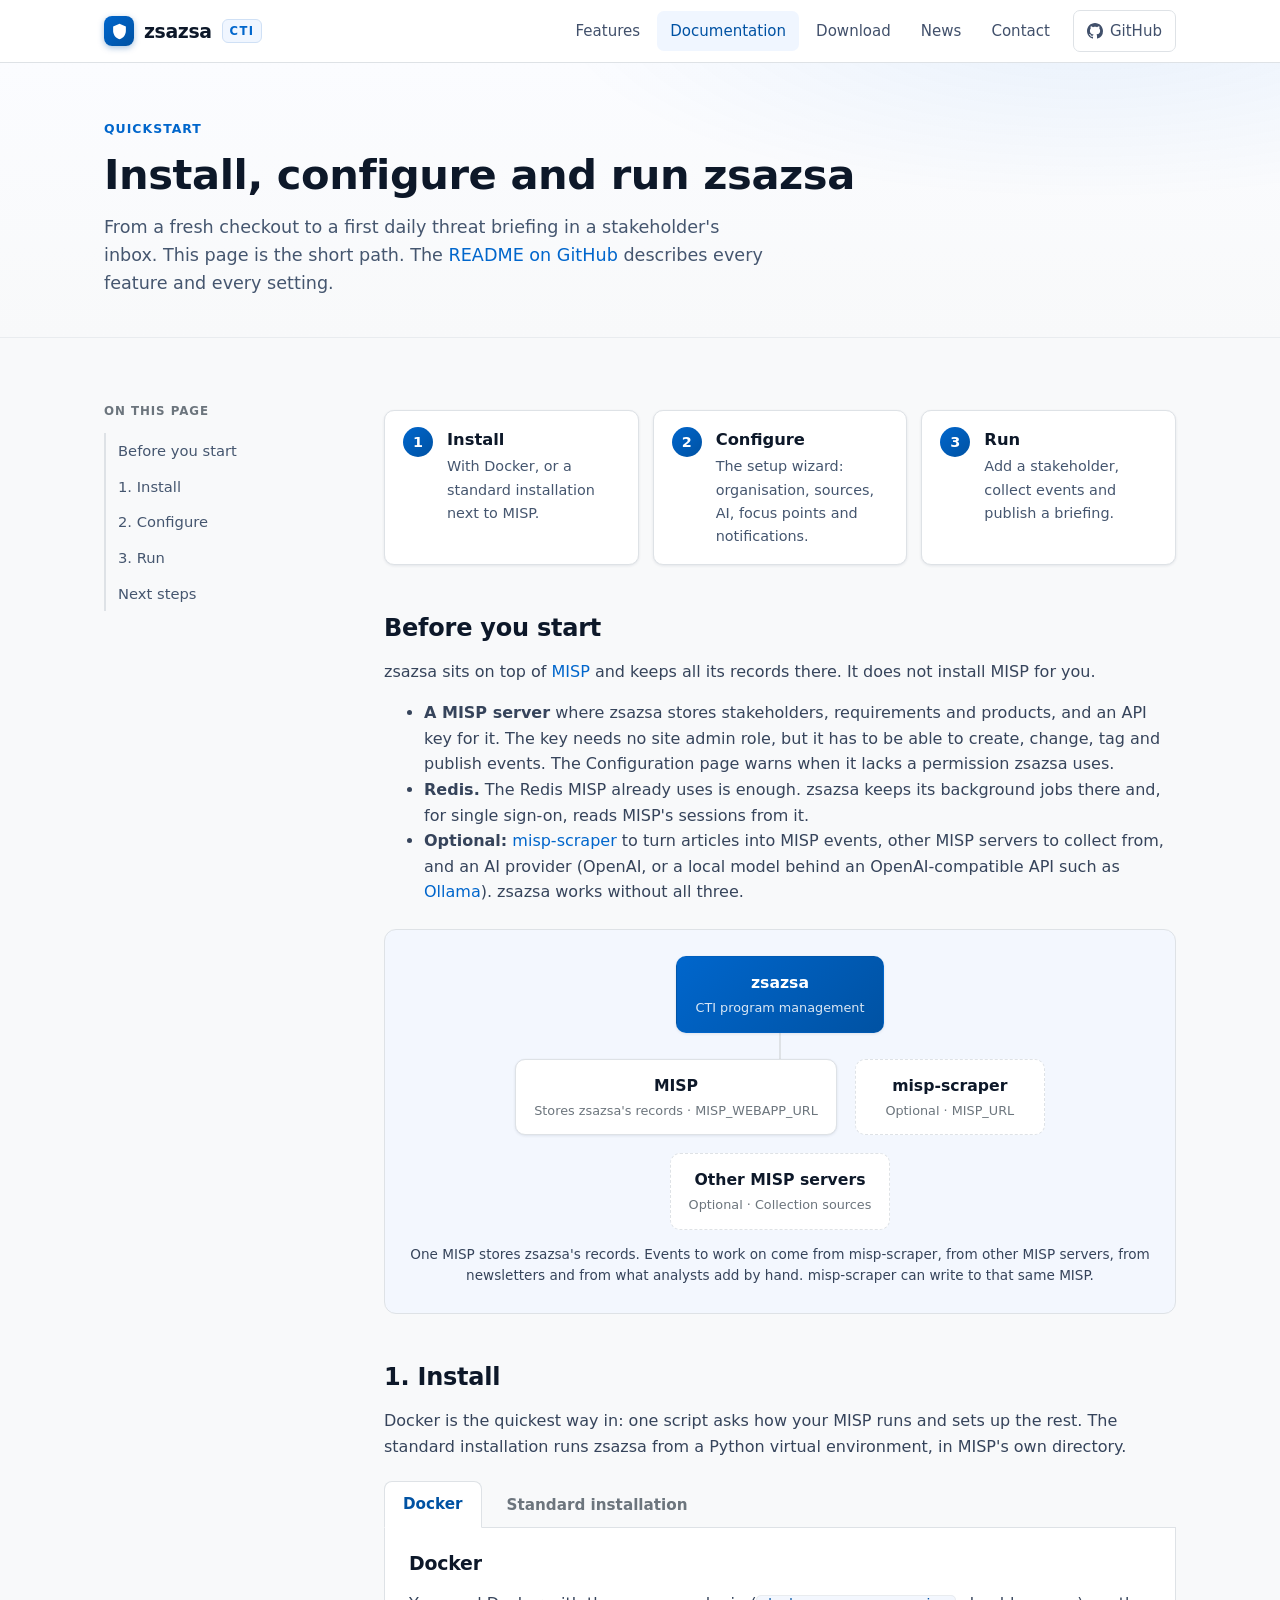
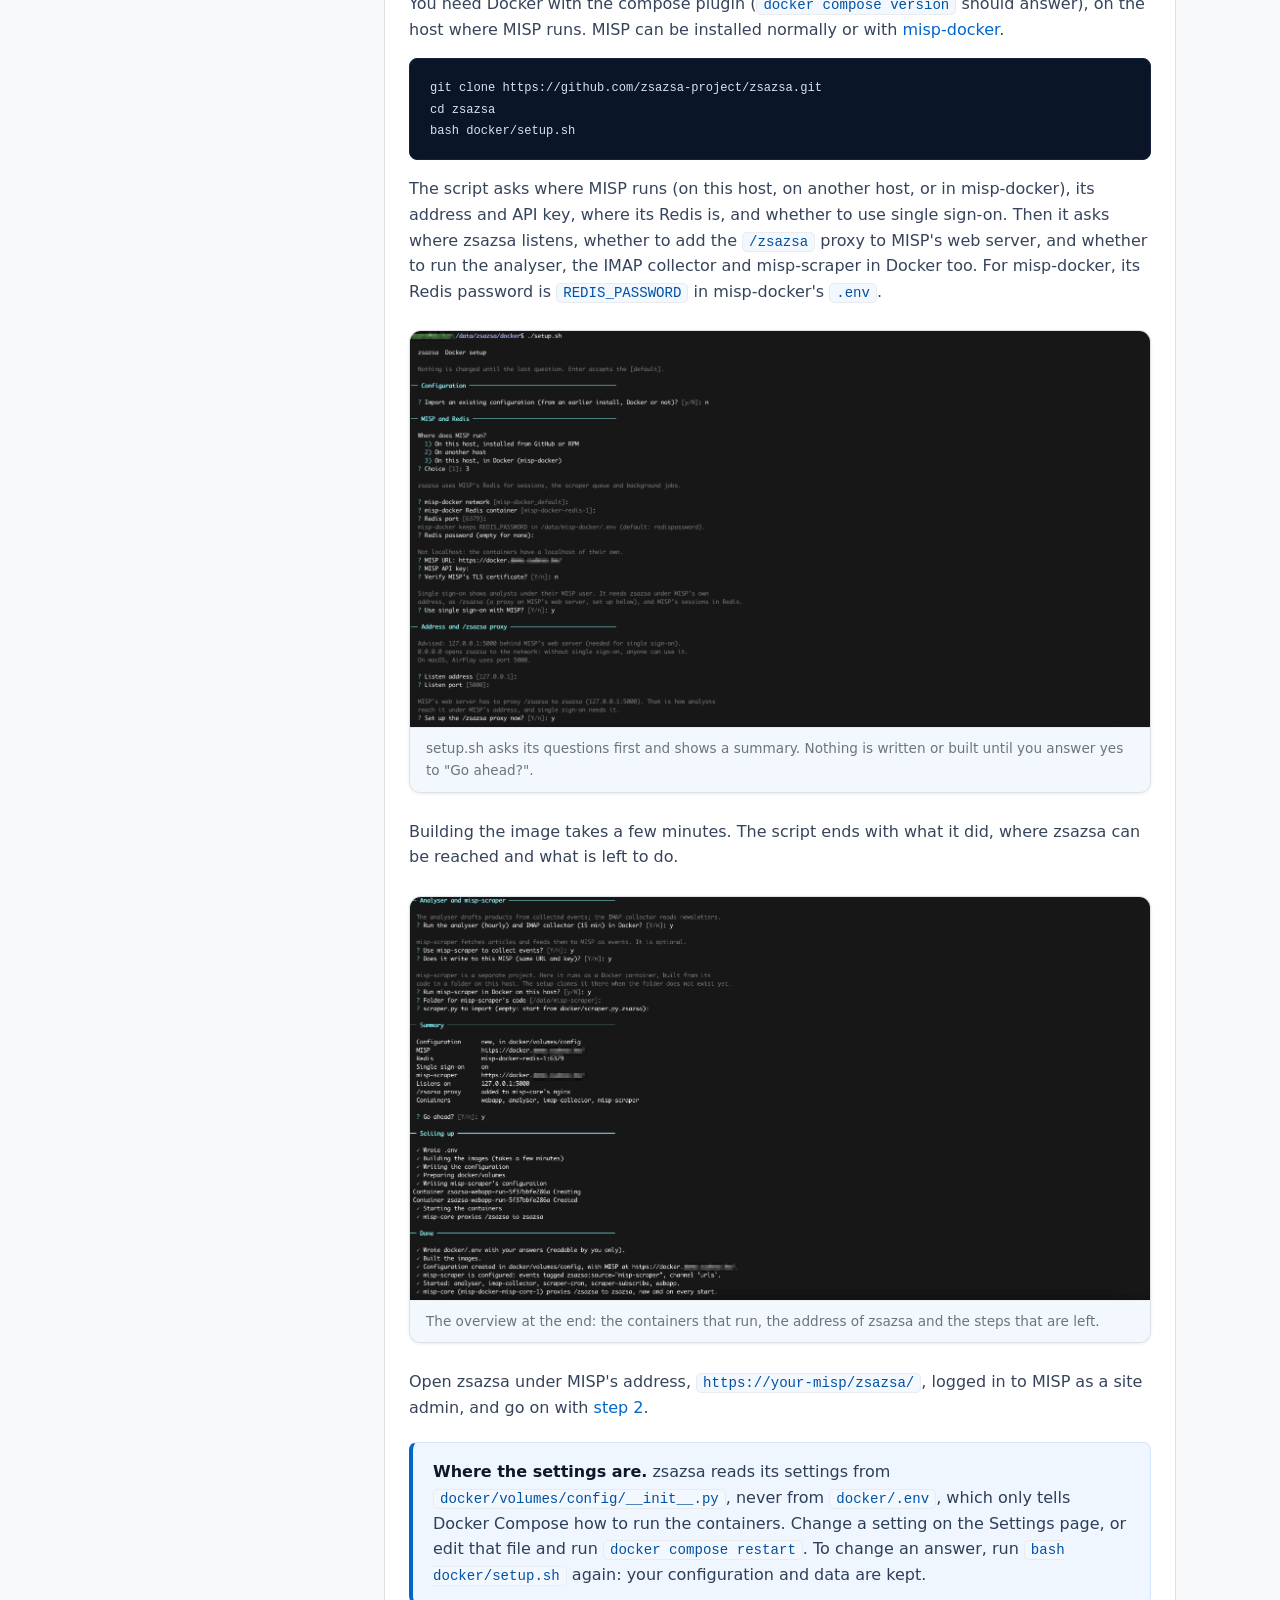
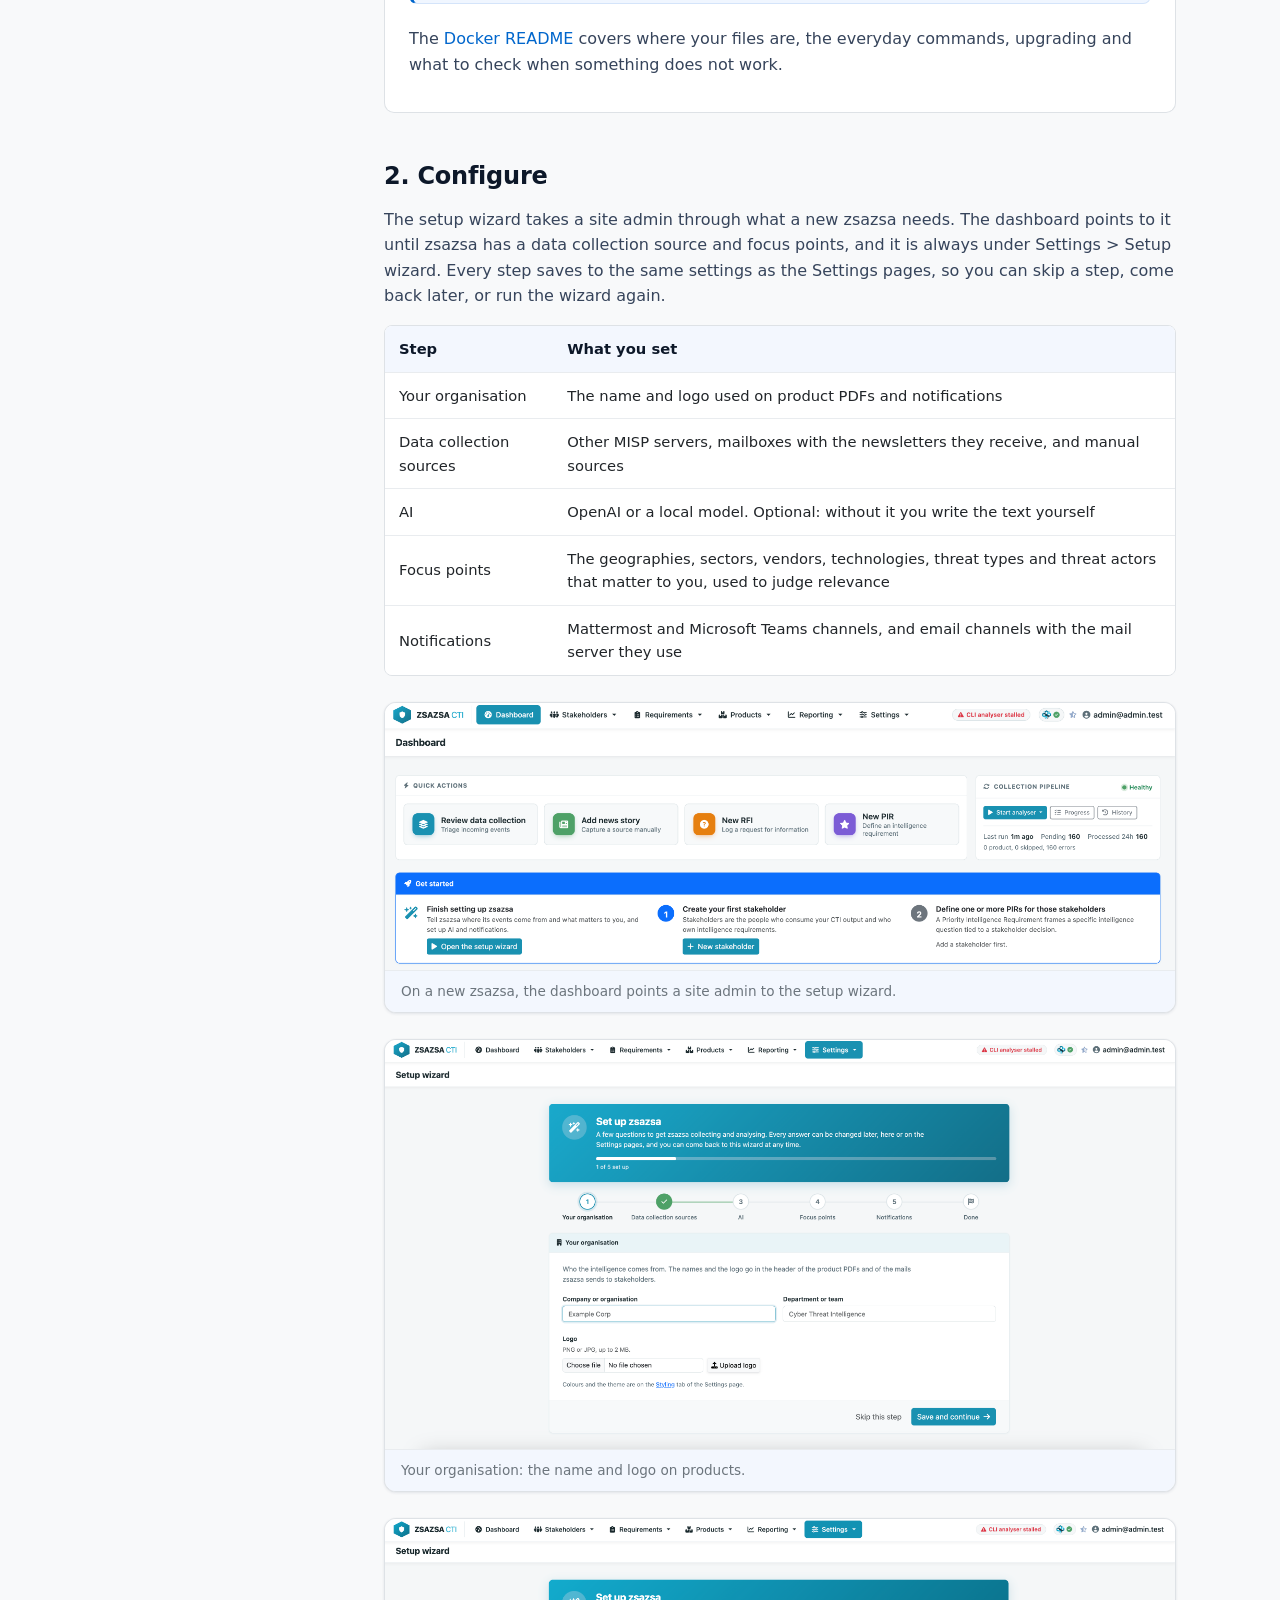
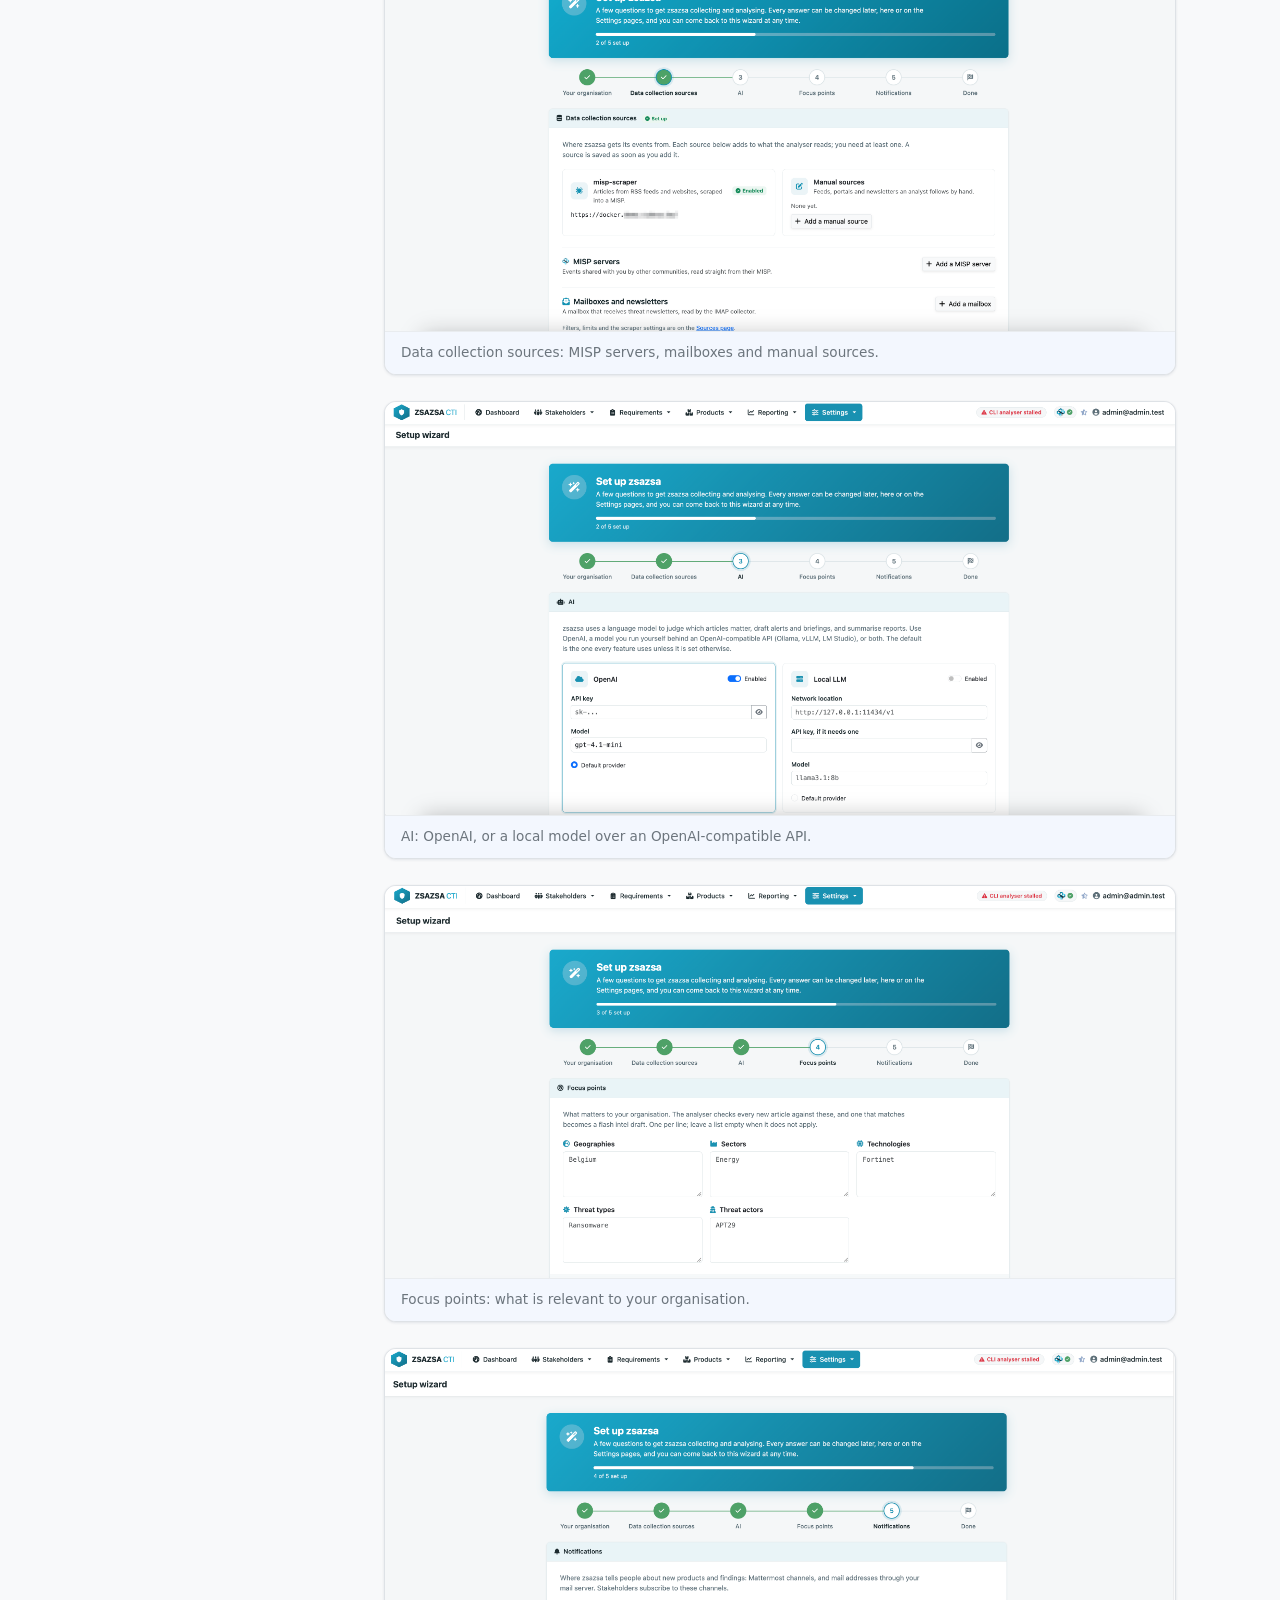
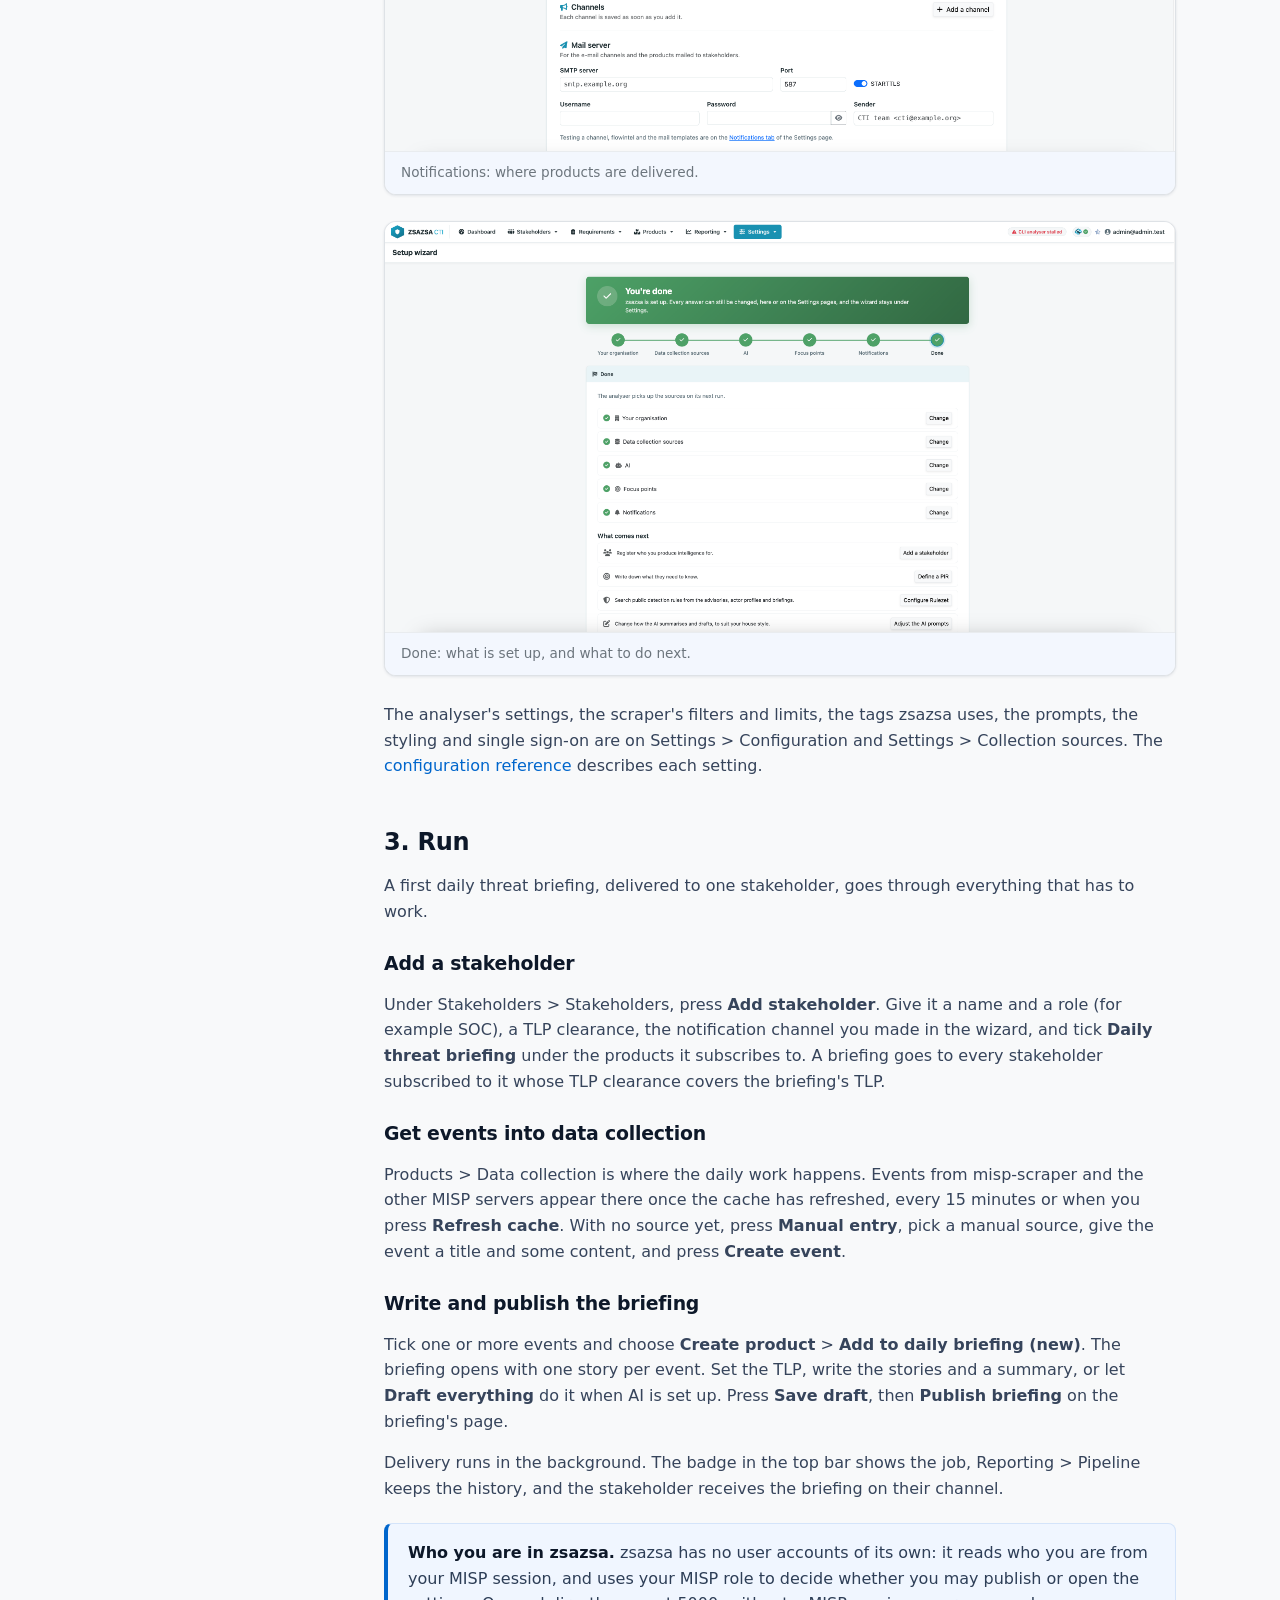
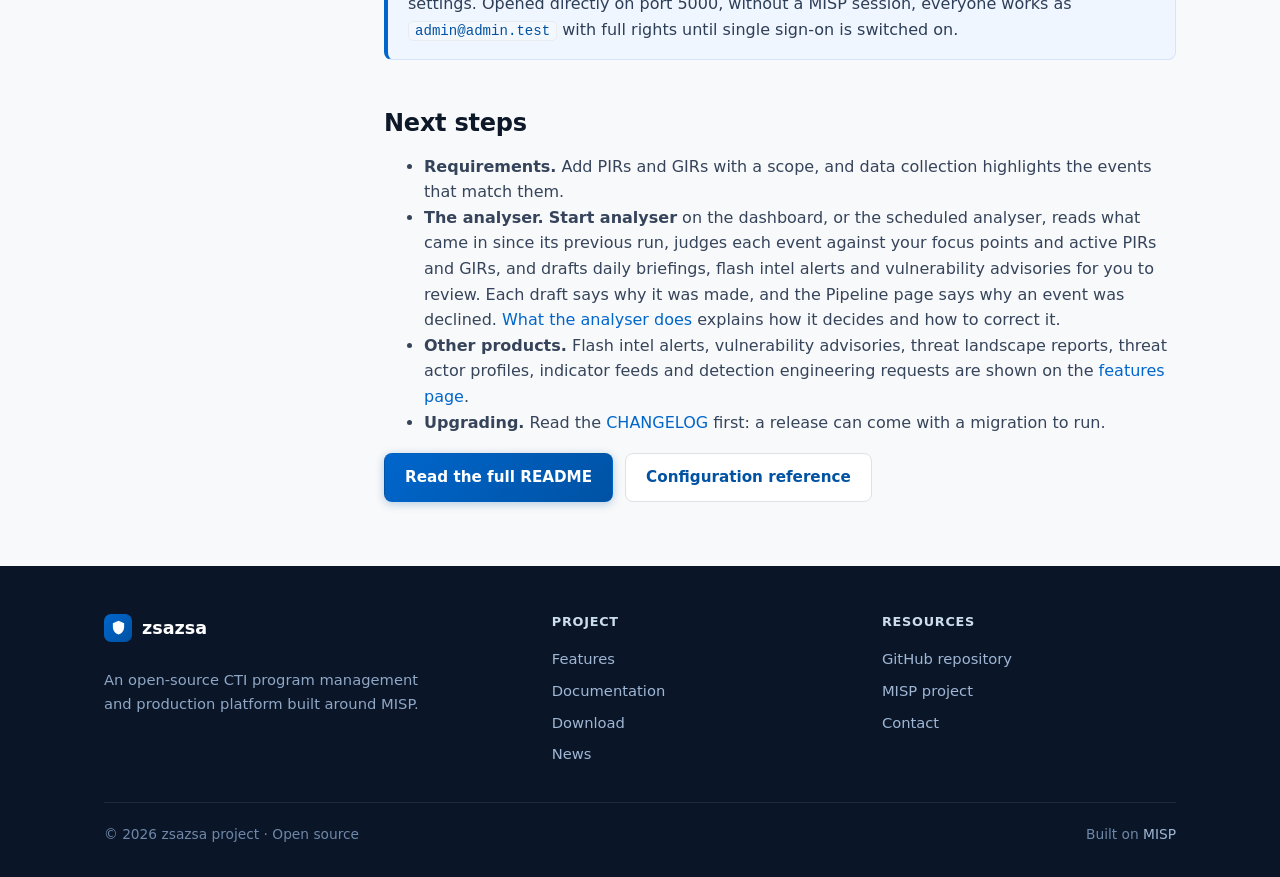
==== commit fb27bf30: "Update documentation" ====
--- a/documentation.html
+++ b/documentation.html
@@ -66,7 +66,7 @@
           <h2 id="prereq">Before you start</h2>
           <p>zsazsa sits on top of <a href="https://www.misp-project.org/" target="_blank" rel="noopener">MISP</a> and keeps all its records there. It does not install MISP for you.</p>
           <ul>
-            <li><strong>A MISP server</strong> where zsazsa stores stakeholders, requirements and products, and an API key for it. zsazsa also uses that key to look up a user's role, so take a site admin key, or an org admin key when everyone using zsazsa is in that organisation.</li>
+            <li><strong>A MISP server</strong> where zsazsa stores stakeholders, requirements and products, and an API key for it. The key needs no site admin role, but it has to be able to create, change, tag and publish events. The Configuration page warns when it lacks a permission zsazsa uses.</li>
             <li><strong>Redis.</strong> The Redis MISP already uses is enough. zsazsa keeps its background jobs there and, for single sign-on, reads MISP's sessions from it.</li>
             <li><strong>Optional:</strong> <a href="https://github.com/cudeso/misp-scraper/" target="_blank" rel="noopener">misp-scraper</a> to turn articles into MISP events, other MISP servers to collect from, and an AI provider (OpenAI, or a local model behind an OpenAI-compatible API such as <a href="https://ollama.com/" target="_blank" rel="noopener">Ollama</a>). zsazsa works without all three.</li>
           </ul>
@@ -133,7 +133,7 @@
 
           <div class="tab-panel" role="tabpanel" id="standard" aria-labelledby="tab-standard">
             <h3>Standard installation</h3>
-            <p>zsazsa needs Python 3.10 or later, with <code class="inline">venv</code> and <code class="inline">pip</code>, and the libraries WeasyPrint uses to render product PDFs. On Debian or Ubuntu:</p>
+            <p>zsazsa needs Python 3.11 or later, with <code class="inline">venv</code> and <code class="inline">pip</code>, and the libraries WeasyPrint uses to render product PDFs. On Debian or Ubuntu:</p>
             <pre><code>sudo apt-get install python3-venv python3-pip python3-dev git \
     libcairo2 libpango-1.0-0 libpangocairo-1.0-0 libgdk-pixbuf-2.0-0 \
     libffi-dev shared-mime-info</code></pre>
@@ -169,7 +169,7 @@
 ProxyPassReverse /zsazsa  http://127.0.0.1:5000/</code></pre>
 
             <h3>Keep it running</h3>
-            <p>Run zsazsa as a service, listening on 127.0.0.1 only. The template has the paths for the installation above; uncomment its <code class="inline">ZSAZSA_BIND=127.0.0.1</code> line.</p>
+            <p>Run zsazsa as a service, listening on 127.0.0.1 only. The template has the paths for the installation above; uncomment its <code class="inline">ZSAZSA_BIND=127.0.0.1</code> line. It also reads <code class="inline">/etc/environment</code>, so an outbound proxy set there reaches zsazsa.</p>
             <pre><code>sudo cp docs/zsazsa.service.template /etc/systemd/system/zsazsa.service
 sudo systemctl daemon-reload
 sudo systemctl enable --now zsazsa.service</code></pre>
@@ -190,8 +190,8 @@
                 <tr><td>Your organisation</td><td>The name and logo used on product PDFs and notifications</td></tr>
                 <tr><td>Data collection sources</td><td>Other MISP servers, mailboxes with the newsletters they receive, and manual sources</td></tr>
                 <tr><td>AI</td><td>OpenAI or a local model. Optional: without it you write the text yourself</td></tr>
-                <tr><td>Focus points</td><td>The geographies, sectors, technologies, threat types and threat actors that matter to you, used to judge relevance</td></tr>
-                <tr><td>Notifications</td><td>Mattermost channels, and email channels with the mail server they use</td></tr>
+                <tr><td>Focus points</td><td>The geographies, sectors, vendors, technologies, threat types and threat actors that matter to you, used to judge relevance</td></tr>
+                <tr><td>Notifications</td><td>Mattermost and Microsoft Teams channels, and email channels with the mail server they use</td></tr>
               </tbody>
             </table>
           </div>
@@ -225,7 +225,7 @@
             <figcaption>Done: what is set up, and what to do next.</figcaption>
           </figure>
 
-          <p>The scraper's filters and limits, the tags zsazsa uses, the prompts, the styling and single sign-on are on Settings &gt; Configuration and Settings &gt; Collection sources. The <a href="https://github.com/zsazsa-project/zsazsa#configuration" target="_blank" rel="noopener">configuration reference</a> describes each setting.</p>
+          <p>The analyser's settings, the scraper's filters and limits, the tags zsazsa uses, the prompts, the styling and single sign-on are on Settings &gt; Configuration and Settings &gt; Collection sources. The <a href="https://github.com/zsazsa-project/zsazsa#configuration" target="_blank" rel="noopener">configuration reference</a> describes each setting.</p>
 
           <h2 id="run">3. Run</h2>
           <p>A first daily threat briefing, delivered to one stakeholder, goes through everything that has to work.</p>
@@ -245,7 +245,7 @@
           <h2 id="next">Next steps</h2>
           <ul>
             <li><strong>Requirements.</strong> Add PIRs and GIRs with a scope, and data collection highlights the events that match them.</li>
-            <li><strong>The analyser.</strong> With misp-scraper, <strong>Start analyser</strong> on the dashboard turns today's events into draft briefings, flash intel alerts and vulnerability advisories. <a href="https://github.com/zsazsa-project/zsazsa#what-the-analyser-does" target="_blank" rel="noopener">What the analyser does</a> explains each option.</li>
+            <li><strong>The analyser.</strong> <strong>Start analyser</strong> on the dashboard, or the scheduled analyser, reads what came in since its previous run, judges each event against your focus points and active PIRs and GIRs, and drafts daily briefings, flash intel alerts and vulnerability advisories for you to review. Each draft says why it was made, and the Pipeline page says why an event was declined. <a href="https://github.com/zsazsa-project/zsazsa#what-the-analyser-does" target="_blank" rel="noopener">What the analyser does</a> explains how it decides and how to correct it.</li>
             <li><strong>Other products.</strong> Flash intel alerts, vulnerability advisories, threat landscape reports, threat actor profiles, indicator feeds and detection engineering requests are shown on the <a href="features.html">features page</a>.</li>
             <li><strong>Upgrading.</strong> Read the <a href="https://github.com/zsazsa-project/zsazsa/blob/main/CHANGELOG.md" target="_blank" rel="noopener">CHANGELOG</a> first: a release can come with a migration to run.</li>
           </ul>
